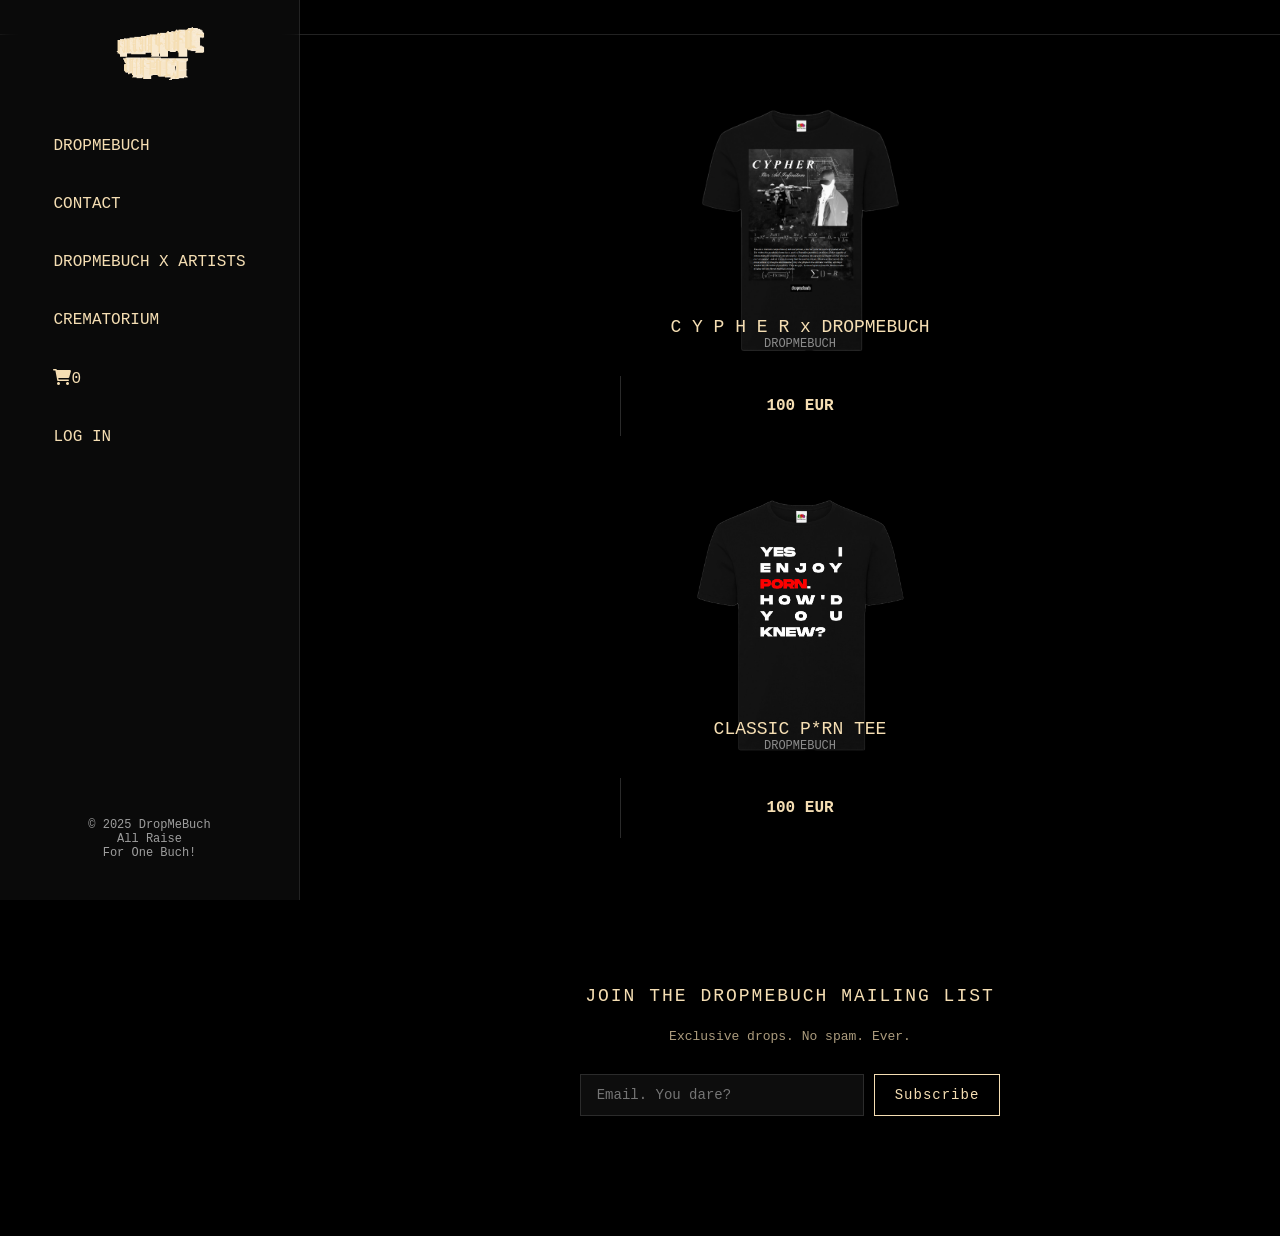
==== index.html @ 4fc08aa4 "Add files via upload" ====
<!DOCTYPE html>
<html lang="pl">
<head>
  <meta charset="UTF-8" />
  <meta name="viewport" content="width=device-width, initial-scale=1.0" />
  <link rel="stylesheet" href="css/css.css">
  <link rel="stylesheet" href="https://cdnjs.cloudflare.com/ajax/libs/font-awesome/6.0.0-beta2/css/all.min.css" integrity="sha512-YWzhKL2whUzgiheMoBFwW8CKV4qpHQAEuvilg9FAn5VJUDwKZZxkJNuGM4XkWuk94WCrrwslk8yWNGmY1EduTA==" crossorigin="anonymous" referrerpolicy="no-referrer" />
  <title>DROPMEBUCH</title>
</head>

<body>

  <div class="bf-banner">
    <div class="bf-text">• BLACK FRIDAY SALE • BLACK FRIDAY SALE • BLACK FRIDAY SALE •</div>
  </div>

  <button class="hamburger" id="hamburger">☰</button>

  <nav class="sidebar">
    <img src="img/sitelogo.gif" alt="Logo" class="logo"
      style="width:150px; height:auto; margin-bottom:40px;" />

    <ul>
      <li><a href="#">DROPMEBUCH</a></li>
      <li><a href="#">CONTACT</a></li>
      <li><a href="#">DROPMEBUCH X ARTISTS</a></li>
      <li><a href="#">CREMATORIUM</a></li>
      <li><a href="cart.html"><i style="font-size: 16px" class="fa">&#xf07a;</i><span id="cart-count">0</span></a></li>
      <li><a href="#">LOG IN</a></li>

      <div class="nav-footer"
        style="margin-top:auto; color:white; font-size:12px; padding-bottom:20px; opacity:0.6;">
        © 2025 DropMeBuch<br>
        All Raise <br>For One Buch!
      </div>
    </ul>
  </nav>

  <div class="content">

    <div class="products">
      <!-- Produkty -->
      <a class="kup" href="ex8.html">
        <div class="container page-wrapper">
          <div class="page-inner">
            <div class="row">
              <div class="el-wrapper">
                <div class="box-up">
                  <img class="img" src="img/cypherfront.png" alt="dead" width="230px">
                  <div class="img-info">
                    <div class="info-inner">
                      <span class="p-name">C Y P H E R x DROPMEBUCH</span>
                      <span class="p-company">DROPMEBUCH</span>
                    </div>
                    <div class="a-size">Available sizes: <br><span class="size">XS , S , M , L , XL</span></div>
                  </div>
                </div>
                <div class="box-down">
                  <div class="h-bg">
                    <div class="h-bg-inner"></div>
                  </div>
                  <a class="cart" href="ex8.html">
                    <span class="price" data-original-price="30">100 EUR</span>
                    <span class="add-to-cart">
                      <span class="txt">BUY</span>
                    </span>
                  </a>
                </div>
              </div>
            </div>
          </div>
        </div>
      </a>

      <a class="kup" href="ex8.html">
        <div class="container page-wrapper">
          <div class="page-inner">
            <div class="row">
              <div class="el-wrapper">
                <div class="box-up">
                  <img class="img" src="img/porntee.png" alt="dead" width="210px">
                  <div class="img-info">
                    <div class="info-inner">
                      <span class="p-name">CLASSIC P*RN TEE</span>
                      <span class="p-company">DROPMEBUCH</span>
                    </div>
                    <div class="a-size">Available sizes: <br><span class="size">XS , S , M , L , XL</span></div>
                  </div>
                </div>
                <div class="box-down">
                  <div class="h-bg">
                    <div class="h-bg-inner"></div>
                  </div>
                  <a class="cart" href="ex8.html">
                    <span class="price" data-original-price="30">100 EUR</span>
                    <span class="add-to-cart">
                      <span class="txt">BUY</span>
                    </span>
                  </a>
                </div>
              </div>
            </div>
          </div>
        </div>
      </a>
    </div>

    <br>
    <br>
      <br>
    <br>
      

    <!-- Newsletter wyrównany do produktów -->
    <footer class="newsletter-section">
      <h2 class="newsletter-title">JOIN THE DROPMEBUCH MAILING LIST</h2>
      <p class="newsletter-subtext">Exclusive drops. No spam. Ever.</p>

      <form class="newsletter-form">
        <input type="email" placeholder="Email. You dare?" required>
        <button type="submit">Subscribe</button>
      </form>
    </footer>

  </div> <!-- koniec content -->

  <script src="js/js.js"></script>
</body>
</html>
---- css/css.css ----
body {
  margin: 0;
  font-family: "Courier New", Arial, sans-serif;
  background-color: black;
  color: wheat;
  position: relative; /* wymagane dla pseudo-elementu */
}

/* Delikatna ziarnista tekstura */
body::before {
  content: "";
  position: fixed;
  top: 0; left: 0;
  width: 100%; height: 100%;
  background-image: url('grainy.jpg'); /* podmień na własny obrazek */
  opacity: 0.03; /* bardzo subtelny efekt */
  pointer-events: none;
  z-index: -1;
}

/* ... reszta Twojego CSS bez zmian ... */
.sidebar {
  width: 300px;
  height: 100vh;
  padding: 20px 0;
  display: inline-flex;
  flex-direction: column;
  align-items: center;
  box-sizing: border-box;
  position: fixed;
  top: 0;
  left: 0;
  background: rgba(42, 42, 42, 0.25); 
  backdrop-filter: blur(10px);     
  -webkit-backdrop-filter: blur(10px); 
  border-right: 1px solid rgba(255, 255, 255, 0.1);
}

/* ... cały Twój pozostały CSS wklej tutaj bez zmian ... */


.sidebar ul {
  list-style: none;
  padding: 0;
  margin: 0;
  display: flex;
  flex-direction: column;
  gap: 20px;
  text-align: left;
  background-color: transparent;
}

.sidebar li a {
  color: wheat;
  text-decoration: none;
  padding: 10px 15px;
  display: block;
  background: transparent;
  border-radius: 8px;
  transition: 0.2s;
}

.sidebar li a:hover {
    background: rgba(42, 42, 42, 0.25); 
  backdrop-filter: blur(10px);     
  -webkit-backdrop-filter: blur(10px); 
  border-right: 1px solid rgba(255, 255, 255, 0.1);
}


.nav-footer {
  position: absolute;
  bottom: 20px;
  left: 50%;
  transform: translateX(-50%);
  color: white;
  font-size: 12px;
  opacity: 0.6;
  text-align: center;
}


.content {
  flex: 1;
  margin-left: 300px;
  display: flex;
  flex-direction: column;
  justify-content: center;
  align-items: center;
  padding: 20px;
  min-height: 100vh;
  box-sizing: border-box;
  text-align: center;
  background-color: black;
}


 .products{
  display: grid;
  grid-template-columns: repeat(auto-fit, minmax(200px, 1fr));
  gap: 20px;
 }


.row {
  display: flex;
  flex-wrap: wrap;         
  justify-content: center;  
  gap: 20px;               
}


.el-wrapper {
  width: 360px;        
  padding: 1px;
  background-color: black;
  margin: 0;          
}

.el-wrapper:hover .h-bg { left: 0; }
.el-wrapper:hover .price { left: 20px; transform: translateY(-50%); color: #818181; }
.el-wrapper:hover .add-to-cart { left: 50%; }
.el-wrapper:hover .img { filter: blur(7px); opacity: 0.4; }
.el-wrapper:hover .info-inner { bottom: 155px; }
.el-wrapper:hover .a-size { transition-delay: 300ms; bottom: 50px; opacity: 1; }

.el-wrapper .box-down { width: 100%; height: 60px; position: relative; overflow: hidden; }
.el-wrapper .box-up { width: 100%; height: 300px; position: relative; overflow: hidden; text-align: center; }
.el-wrapper .img { padding: 20px 0; transition: all 0.8s cubic-bezier(0,0,0.18,1); }

.h-bg { width: 660px; height: 100%; background-color: #2a2a2a; position: absolute; left: -659px; transition: all 0.8s cubic-bezier(0,0,0.18,1); }
.h-bg .h-bg-inner { width: 50%; height: 100%; background-color: #464646; }

.info-inner {
  position: absolute;
  width: 100%;
  bottom: 25px;
  transition: all 0.4s cubic-bezier(0,0,0.18,1);
}
.info-inner .p-name { font-size: 18px; color: wheat; display: block; }
.info-inner .p-company { font-size: 12px; color: #8c8c8c; text-transform: uppercase; display: block; }

.a-size {
  position: absolute;
  width: 100%;
  bottom: -20px;
  color: wheat;
  opacity: 0;
  transition: all 0.3s cubic-bezier(0,0,0.18,1);
}

.cart { display: block; position: absolute; width: 100%; height: 100%; top:0; left:0; font-weight:700; }
.cart .price {
  position: absolute; top:50%; left:50%; transform: translate(-50%, -50%);
  font-size:16px; color: wheat; transition: all 0.6s cubic-bezier(0,0,0.18,1); transition-delay: 100ms;
}
.cart .add-to-cart {
  position: absolute; top:50%; left:110%; transform: translate(-50%,-50%);
  transition: all 0.6s cubic-bezier(0,0,0.18,1); transition-delay:100ms;
}
.cart .add-to-cart .txt { font-size:12px; color:wheat; text-transform:uppercase; letter-spacing:0.045em; white-space:nowrap; }


@media (max-width: 991px) {
  .sidebar { width: 250px; }
  .content { margin-left: 250px; }
  .el-wrapper { width: 300px; }
}

@media (max-width: 767px) {
  .sidebar { width: 200px; }
  .content { margin-left: 200px; }
  .el-wrapper { width: 250px; }
}

@media (max-width: 480px) {
  .sidebar { width: 60px; }
  .content { margin-left: 60px; padding: 10px; }
  .el-wrapper { width: 100%; margin: 10px 0; }
  .row { flex-direction: column; }
}


@media (max-width: 768px) {
  .sidebar {
    transform: translateX(-100%);
    transition: 0.3s ease;
    width: 250px;          
  }

  .sidebar.active {
    transform: translateX(0);
  }

  .hamburger {
    display: block;
  }


  .content {
    margin-left: 0 !important;
  }
}

.hamburger {
  display: none;
  position: fixed;
  top: 25px;
  left: 25px;
  z-index: 9999;
  font-size: 32px;
  background: none;
  border: none;
  color: wheat;
  cursor: pointer;
}


@media (max-width: 768px) {

  .hamburger {
    display: block;
  }

  .sidebar {
    transform: translateX(-100%);
    transition: 0.3s ease;
    width: 250px;
      z-index: 9999;
  }

  .sidebar.active {
    transform: translateX(0);
  }

  .content {
    margin-left: 0 !important;
  }
}


.bf-banner {
    width: 100%;
    background: #000;
    color: #e6d7b6; /* dopasowane do Twojej palety */
    overflow: hidden;
    white-space: nowrap;
    border-bottom: 1px solid #222;
    padding: 8px 0;
    position: sticky;
    top: 0;
    z-index: -5000;
}

.bf-text {
    display: inline-block;
    padding-left: 100%; /* zaczyna poza ekranem */
    font-size: 14px;
    letter-spacing: 2px;
  font-weight: bold;
    animation: bfscroll 20s linear infinite;
}

@keyframes bfscroll {
    0% {
        transform: translateX(0);
    }
    100% {
        transform: translateX(-100%);
    }
}

::-webkit-scrollbar {
    width: 8px;
}

::-webkit-scrollbar-track {
    background: #000;
}

::-webkit-scrollbar-thumb {
    background: linear-gradient(180deg, #444, #222);
    border-radius: 12px;
    border: 1px solid #111;
}

/* --- NEWSLETTER SECTION --- */

/* --- NEWSLETTER SECTION --- */
.newsletter-section {
    color: wheat;
    padding: 60px 20px;
    display: flex;
    flex-direction: column;
    align-items: center;
    text-align: center;
    width: 100%;
    max-width: 1200px; /* dopasowanie do grid produktów */
    margin: 0 auto 40px auto; /* centruje względem strony i produktów */
    box-sizing: border-box;
}

.newsletter-title {
    font-size: 18px;
    letter-spacing: 2px;
    margin-bottom: 10px;
    font-weight: 400;
}

.newsletter-subtext {
    font-size: 13px;
    opacity: 0.7;
    margin-bottom: 30px;
}

.newsletter-form {
    display: flex;
    justify-content: center;
    gap: 10px;
    flex-wrap: wrap;
    width: 100%;
    max-width: 700px; /* dopasowanie szerokości formularza */
}

.newsletter-form input {
    padding: 12px 16px;
    background: #0d0d0d;
    border: 1px solid #2b2b2b;
    color: #e6d7b6;
    width: 250px;
    font-size: 14px;
    transition: 0.2s;
      font-family: "Courier New", Arial, sans-serif;
}

.newsletter-form input:focus {
    outline: none;
    border-color: #e6d7b6;
}

.newsletter-form button {
    padding: 12px 20px;
    background-color: black;
    color: wheat;
    border: none;
    cursor: pointer;
    border: 1px solid wheat;
    font-size: 14px;
    letter-spacing: 1px;
    transition: 0.2s;
    font-family: "Courier New", Arial, sans-serif;
}

.newsletter-form button:hover {
    background: #fff0cb;
    color: black;
}

/* RESPONSYWNOŚĆ */
@media (max-width: 991px) {
    .newsletter-section {
        padding: 50px 15px;
    }
    .newsletter-title {
        font-size: 17px;
    }
    .newsletter-subtext {
        font-size: 12px;
        margin-bottom: 25px;
    }
    .newsletter-form {
        max-width: 90%;
    }
}

@media (max-width: 768px) {
    .newsletter-section {
        padding: 40px 15px;
    }
    .newsletter-title {
        font-size: 16px;
    }
    .newsletter-subtext {
        font-size: 12px;
        margin-bottom: 20px;
    }
    .newsletter-form {
        flex-direction: column; /* input nad przyciskiem */
        align-items: center;
    }
    .newsletter-form input,
    .newsletter-form button {
        width: 100%;
        max-width: 300px;
    }
}

@media (max-width: 480px) {
    .newsletter-section {
        padding: 30px 10px;
    }
    .newsletter-title {
        font-size: 14px;
    }
    .newsletter-subtext {
        font-size: 11px;
    }
    .newsletter-form input,
    .newsletter-form button {
        max-width: 60%;

    }

    .newsletter-form button{
      margin-top: 5px;
    }
}
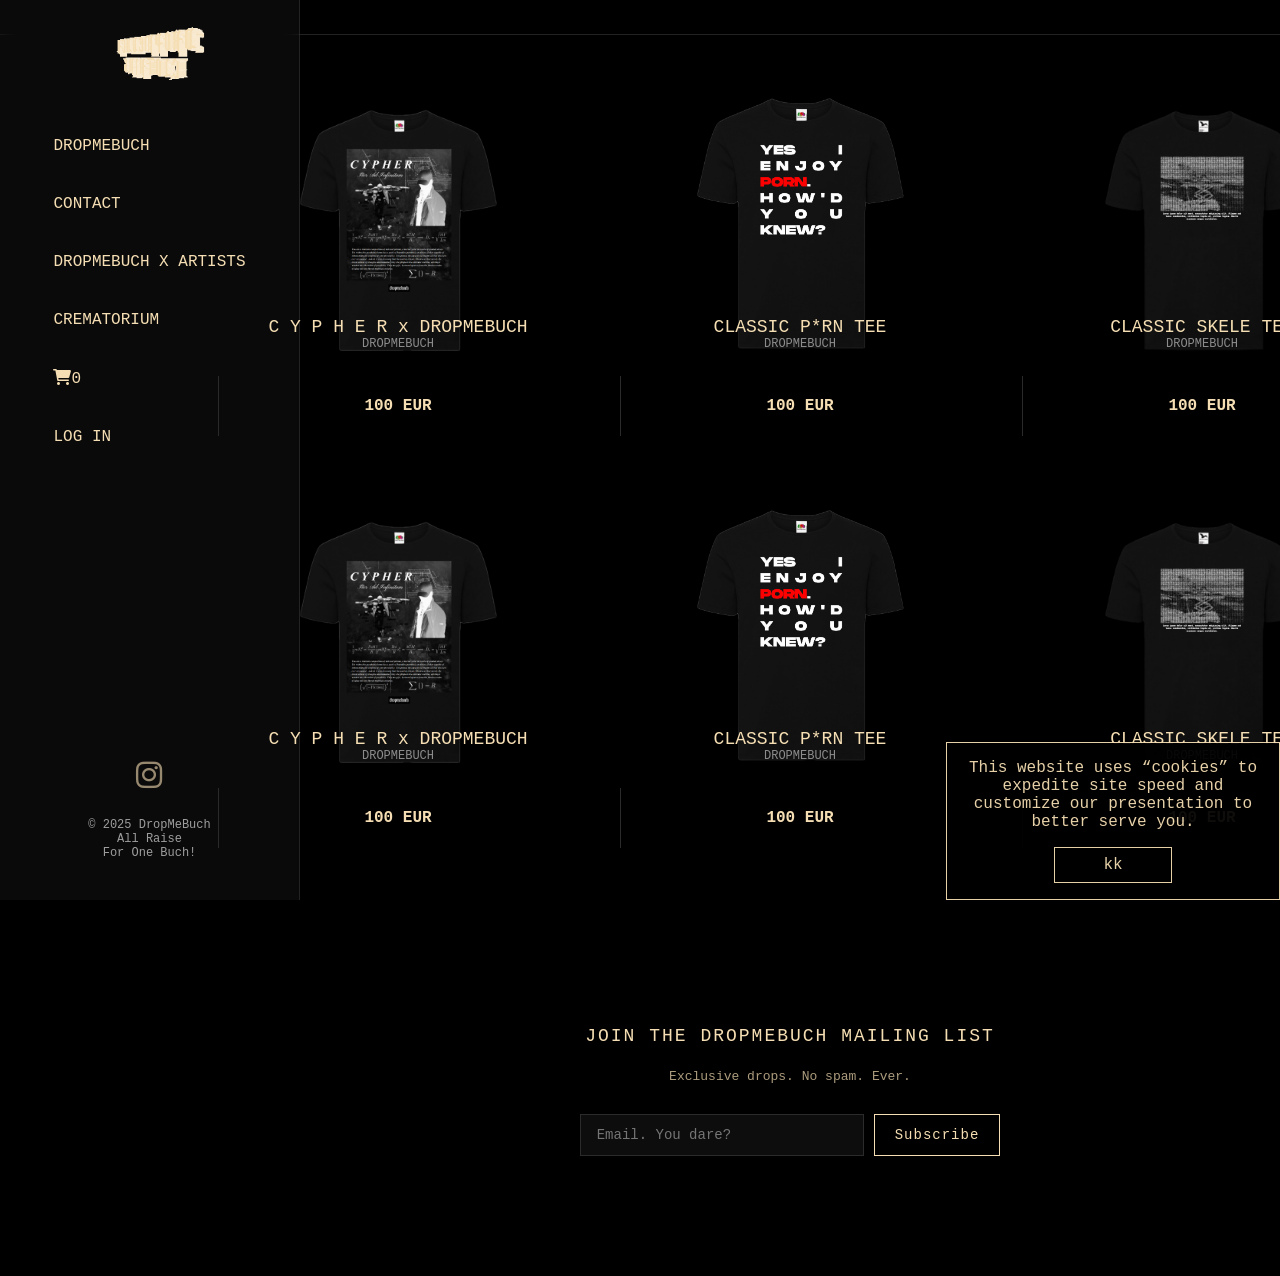
==== commit fb633a02: "Add files via upload" ====
--- a/index.html
+++ b/index.html
@@ -2,16 +2,17 @@
 <html lang="pl">
 <head>
   <meta charset="UTF-8" />
+  <link rel="icon" href="img/siteicon.png">
   <meta name="viewport" content="width=device-width, initial-scale=1.0" />
   <link rel="stylesheet" href="css/css.css">
   <link rel="stylesheet" href="https://cdnjs.cloudflare.com/ajax/libs/font-awesome/6.0.0-beta2/css/all.min.css" integrity="sha512-YWzhKL2whUzgiheMoBFwW8CKV4qpHQAEuvilg9FAn5VJUDwKZZxkJNuGM4XkWuk94WCrrwslk8yWNGmY1EduTA==" crossorigin="anonymous" referrerpolicy="no-referrer" />
-  <title>DROPMEBUCH</title>
+  <title>DROPME.CLOTHING</title>
 </head>
 
 <body>
 
   <div class="bf-banner">
-    <div class="bf-text">• BLACK FRIDAY SALE • BLACK FRIDAY SALE • BLACK FRIDAY SALE •</div>
+    <div class="bf-text">• FREE SHIPPING OVER 100$ • FREE SHIPPING OVER 100$ • FREE SHIPPING OVER 100$ •</div>
   </div>
 
   <button class="hamburger" id="hamburger">☰</button>
@@ -27,18 +28,137 @@
       <li><a href="#">CREMATORIUM</a></li>
       <li><a href="cart.html"><i style="font-size: 16px" class="fa">&#xf07a;</i><span id="cart-count">0</span></a></li>
       <li><a href="#">LOG IN</a></li>
-
+      
       <div class="nav-footer"
         style="margin-top:auto; color:white; font-size:12px; padding-bottom:20px; opacity:0.6;">
+        
+          <a href="https://instagram.com/dropmebuch" target="_blank">
+        <i class="fa-brands fa-instagram"></i><br></a>
+        <br>
+        <br>
         © 2025 DropMeBuch<br>
         All Raise <br>For One Buch!
       </div>
+      
     </ul>
   </nav>
 
+
   <div class="content">
+          <div id="cookie-popup">
+      <p>
+        This website uses “cookies” to expedite site speed and customize our presentation to better serve you.
+      </p>
+      <a id="cookie-popup-dismiss-btn">kk</a>
+    </div>
 
     <div class="products">
+
+      
+      <a class="kup" href="ex8.html">
+        <div class="container page-wrapper">
+          <div class="page-inner">
+            <div class="row">
+              <div class="el-wrapper">
+                <div class="box-up">
+                  <img class="img" src="img/cypherfront.png" alt="dead" width="230px">
+                  <div class="img-info">
+                    <div class="info-inner">
+                      <span class="p-name">C Y P H E R x DROPMEBUCH</span>
+                      <span class="p-company">DROPMEBUCH</span>
+                    </div>
+                    <div class="a-size">Available sizes: <br><span class="size">XS , S , M , L , XL</span></div>
+                  </div>
+                </div>
+                <div class="box-down">
+                  <div class="h-bg">
+                    <div class="h-bg-inner"></div>
+                  </div>
+                  <a class="cart" href="ex8.html">
+                    <span class="price" data-original-price="30">100 EUR</span>
+                    <span class="add-to-cart">
+                      <span class="txt">BUY</span>
+                    </span>
+                  </a>
+                </div>
+              </div>
+            </div>
+          </div>
+        </div>
+      </a>
+
+      <a class="kup" href="ex8.html">
+        <div class="container page-wrapper">
+          <div class="page-inner">
+            <div class="row">
+              <div class="el-wrapper">
+                <div class="box-up">
+                  <img class="img" src="img/porntee.png" alt="dead" width="210px">
+                  <div class="img-info">
+                    <div class="info-inner">
+                      <span class="p-name">CLASSIC P*RN TEE</span>
+                      <span class="p-company">DROPMEBUCH</span>
+                    </div>
+                    <div class="a-size">Available sizes: <br><span class="size">XS , S , M , L , XL</span></div>
+                  </div>
+                </div>
+                <div class="box-down">
+                  <div class="h-bg">
+                    <div class="h-bg-inner"></div>
+                  </div>
+                  <a class="cart" href="ex8.html">
+                    <span class="price" data-original-price="30">100 EUR</span>
+                    <span class="add-to-cart">
+                      <span class="txt">BUY</span>
+                    </span>
+                  </a>
+                </div>
+              </div>
+            </div>
+          </div>
+        </div>
+      </a>
+
+
+ <a class="kup" href="ex8.html">
+        <div class="container page-wrapper">
+          <div class="page-inner">
+            <div class="row">
+              <div class="el-wrapper">
+                <div class="box-up">
+                  <img class="img" src="img/skele.png" alt="dead" width="230px">
+                  <div class="img-info">
+                    <div class="info-inner">
+                      <span class="p-name">CLASSIC SKELE TEE</span>
+                      <span class="p-company">DROPMEBUCH</span>
+                    </div>
+                    <div class="a-size">Available sizes: <br><span class="size">XS , S , M , L , XL</span></div>
+                  </div>
+                </div>
+                <div class="box-down">
+                  <div class="h-bg">
+                    <div class="h-bg-inner"></div>
+                  </div>
+                  <a class="cart" href="ex8.html">
+                    <span class="price" data-original-price="30">100 EUR</span>
+                    <span class="add-to-cart">
+                      <span class="txt">BUY</span>
+                    </span>
+                  </a>
+                </div>
+              </div>
+            </div>
+          </div>
+        </div>
+      </a>
+      
+
+
+
+    </div>
+
+        <div class="products">
+
       <!-- Produkty -->
       <a class="kup" href="ex8.html">
         <div class="container page-wrapper">
@@ -103,15 +223,53 @@
           </div>
         </div>
       </a>
+
+
+ <a class="kup" href="ex8.html">
+        <div class="container page-wrapper">
+          <div class="page-inner">
+            <div class="row">
+              <div class="el-wrapper">
+                <div class="box-up">
+                  <img class="img" src="img/skele.png" alt="dead" width="230px">
+                  <div class="img-info">
+                    <div class="info-inner">
+                      <span class="p-name">CLASSIC SKELE TEE</span>
+                      <span class="p-company">DROPMEBUCH</span>
+                    </div>
+                    <div class="a-size">Available sizes: <br><span class="size">XS , S , M , L , XL</span></div>
+                  </div>
+                </div>
+                <div class="box-down">
+                  <div class="h-bg">
+                    <div class="h-bg-inner"></div>
+                  </div>
+                  <a class="cart" href="ex8.html">
+                    <span class="price" data-original-price="30">100 EUR</span>
+                    <span class="add-to-cart">
+                      <span class="txt">BUY</span>
+                    </span>
+                  </a>
+                </div>
+              </div>
+            </div>
+          </div>
+        </div>
+      </a>
+      
+
+
+
     </div>
 
+    
     <br>
     <br>
       <br>
     <br>
       
 
-    <!-- Newsletter wyrównany do produktów -->
+    
     <footer class="newsletter-section">
       <h2 class="newsletter-title">JOIN THE DROPMEBUCH MAILING LIST</h2>
       <p class="newsletter-subtext">Exclusive drops. No spam. Ever.</p>
@@ -122,8 +280,11 @@
       </form>
     </footer>
 
-  </div> <!-- koniec content -->
+  </div>
 
   <script src="js/js.js"></script>
+  <script src="js/bootstrap.min.js"></script>
+  <script src="js/jquery-3.3.1.min.js"></script>
+
 </body>
 </html>
--- a/css/css.css
+++ b/css/css.css
@@ -3,22 +3,22 @@
   font-family: "Courier New", Arial, sans-serif;
   background-color: black;
   color: wheat;
-  position: relative; /* wymagane dla pseudo-elementu */
-}
-
-/* Delikatna ziarnista tekstura */
+  position: relative; 
+}
+
+
 body::before {
   content: "";
   position: fixed;
   top: 0; left: 0;
   width: 100%; height: 100%;
-  background-image: url('grainy.jpg'); /* podmień na własny obrazek */
-  opacity: 0.03; /* bardzo subtelny efekt */
+  background-image: url('grainy.jpg'); 
+  opacity: 0.03; 
   pointer-events: none;
   z-index: -1;
 }
 
-/* ... reszta Twojego CSS bez zmian ... */
+
 .sidebar {
   width: 300px;
   height: 100vh;
@@ -36,7 +36,7 @@
   border-right: 1px solid rgba(255, 255, 255, 0.1);
 }
 
-/* ... cały Twój pozostały CSS wklej tutaj bez zmian ... */
+
 
 
 .sidebar ul {
@@ -96,9 +96,10 @@
 
 
  .products{
-  display: grid;
+  display: inline-flex;
   grid-template-columns: repeat(auto-fit, minmax(200px, 1fr));
   gap: 20px;
+  margin-bottom: 30px;
  }
 
 
@@ -165,12 +166,15 @@
   .sidebar { width: 250px; }
   .content { margin-left: 250px; }
   .el-wrapper { width: 300px; }
-}
-
-@media (max-width: 767px) {
+  .products{display: grid;}
+}
+
+
+@media (max-width: 768px) {
   .sidebar { width: 200px; }
   .content { margin-left: 200px; }
   .el-wrapper { width: 250px; }
+  .products{display: grid;}
 }
 
 @media (max-width: 480px) {
@@ -178,6 +182,7 @@
   .content { margin-left: 60px; padding: 10px; }
   .el-wrapper { width: 100%; margin: 10px 0; }
   .row { flex-direction: column; }
+  .products{display: grid;}
 }
 
 
@@ -200,13 +205,16 @@
   .content {
     margin-left: 0 !important;
   }
+  .products{
+    display: grid;
+  }
 }
 
 .hamburger {
   display: none;
   position: fixed;
-  top: 25px;
-  left: 25px;
+  top: 50px;
+  left: 20px;
   z-index: 9999;
   font-size: 32px;
   background: none;
@@ -242,7 +250,7 @@
 .bf-banner {
     width: 100%;
     background: #000;
-    color: #e6d7b6; /* dopasowane do Twojej palety */
+    color: #e6d7b6; 
     overflow: hidden;
     white-space: nowrap;
     border-bottom: 1px solid #222;
@@ -254,7 +262,7 @@
 
 .bf-text {
     display: inline-block;
-    padding-left: 100%; /* zaczyna poza ekranem */
+    padding-left: 100%; 
     font-size: 14px;
     letter-spacing: 2px;
   font-weight: bold;
@@ -284,9 +292,7 @@
     border: 1px solid #111;
 }
 
-/* --- NEWSLETTER SECTION --- */
-
-/* --- NEWSLETTER SECTION --- */
+
 .newsletter-section {
     color: wheat;
     padding: 60px 20px;
@@ -295,8 +301,8 @@
     align-items: center;
     text-align: center;
     width: 100%;
-    max-width: 1200px; /* dopasowanie do grid produktów */
-    margin: 0 auto 40px auto; /* centruje względem strony i produktów */
+    max-width: 1200px; 
+    margin: 0 auto 40px auto; 
     box-sizing: border-box;
 }
 
@@ -319,7 +325,7 @@
     gap: 10px;
     flex-wrap: wrap;
     width: 100%;
-    max-width: 700px; /* dopasowanie szerokości formularza */
+    max-width: 700px; 
 }
 
 .newsletter-form input {
@@ -356,7 +362,24 @@
     color: black;
 }
 
-/* RESPONSYWNOŚĆ */
+
+@media (max-width: 1028px) {
+    .newsletter-section {
+        padding: 50px 15px;
+    }
+    .newsletter-title {
+        font-size: 17px;
+    }
+    .newsletter-subtext {
+        font-size: 12px;
+        margin-bottom: 25px;
+    }
+    .newsletter-form {
+        max-width: 90%;
+    }
+}
+
+
 @media (max-width: 991px) {
     .newsletter-section {
         padding: 50px 15px;
@@ -385,7 +408,7 @@
         margin-bottom: 20px;
     }
     .newsletter-form {
-        flex-direction: column; /* input nad przyciskiem */
+        flex-direction: column; 
         align-items: center;
     }
     .newsletter-form input,
@@ -416,4 +439,55 @@
     }
 }
 
-
+.fa-brands{
+  font-size: 30px;
+  color: wheat;
+  text-decoration: none;
+}
+
+
+#cookie-popup {
+  position: fixed;
+  right: -100%;
+  bottom: 0;
+  max-width: 300px;
+  background: black;
+  border: 1px solid wheat;
+  z-index: 9999;
+  transition: all 0.3s ease-in-out;
+  opacity: 0.94;
+  padding: 16px;
+}
+
+#cookie-popup p {
+  margin: 0;
+  color: wheat;
+}
+
+#cookie-popup #cookie-popup-dismiss-btn {
+  display: inline-block;
+  margin-top: 16px;
+  color: wheat;
+  width: 70px;
+  text-decoration: none ;
+  background-color: black;
+  border: 1px solid wheat;
+  padding: 8px 23px;
+  cursor: pointer;
+}
+
+#cookie-popup #cookie-popup-dismiss-btn:hover {
+  display: inline-block;
+  margin-top: 16px;
+  color: black;
+  width: 70px;
+  text-decoration: none ;
+  background-color: white;
+  border: 1px solid white;
+  padding: 8px 23px;
+  cursor: pointer;
+}
+
+#cookie-popup.is-visible {
+  right: 0;
+}
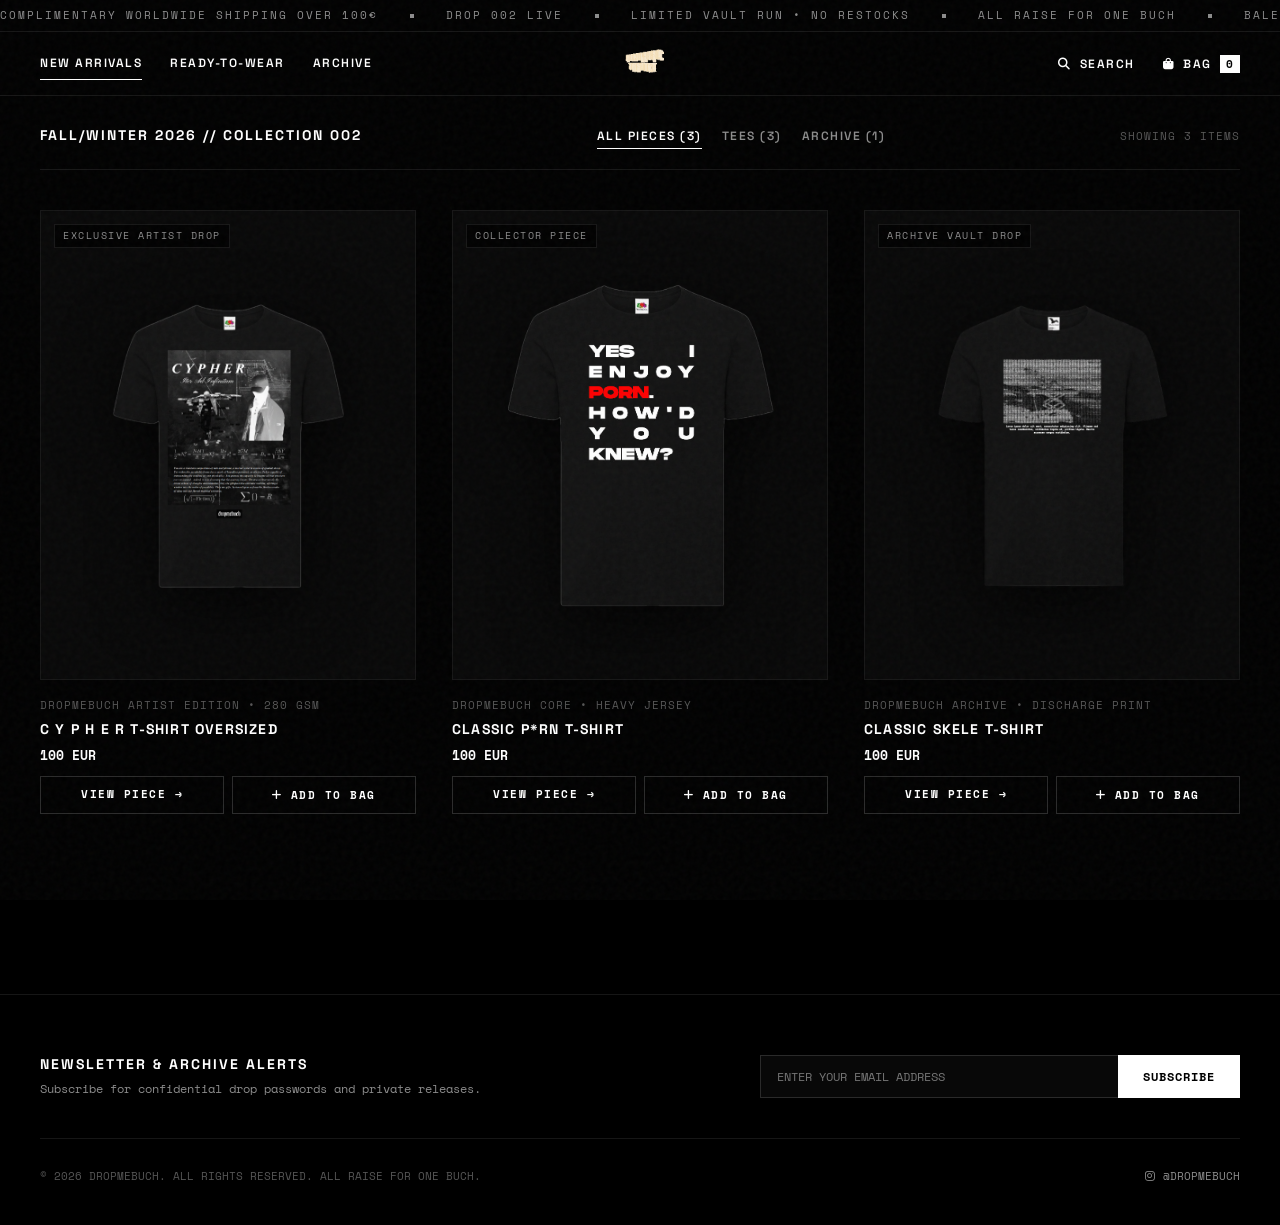
==== commit d3188774: "Add files via upload" ====
--- a/index.html
+++ b/index.html
@@ -1,290 +1,309 @@
-<!DOCTYPE html>
-<html lang="pl">
-<head>
-  <meta charset="UTF-8" />
-  <link rel="icon" href="img/siteicon.png">
-  <meta name="viewport" content="width=device-width, initial-scale=1.0" />
-  <link rel="stylesheet" href="css/css.css">
-  <link rel="stylesheet" href="https://cdnjs.cloudflare.com/ajax/libs/font-awesome/6.0.0-beta2/css/all.min.css" integrity="sha512-YWzhKL2whUzgiheMoBFwW8CKV4qpHQAEuvilg9FAn5VJUDwKZZxkJNuGM4XkWuk94WCrrwslk8yWNGmY1EduTA==" crossorigin="anonymous" referrerpolicy="no-referrer" />
-  <title>DROPME.CLOTHING</title>
-</head>
-
-<body>
-
-  <div class="bf-banner">
-    <div class="bf-text">• FREE SHIPPING OVER 100$ • FREE SHIPPING OVER 100$ • FREE SHIPPING OVER 100$ •</div>
-  </div>
-
-  <button class="hamburger" id="hamburger">☰</button>
-
-  <nav class="sidebar">
-    <img src="img/sitelogo.gif" alt="Logo" class="logo"
-      style="width:150px; height:auto; margin-bottom:40px;" />
-
-    <ul>
-      <li><a href="#">DROPMEBUCH</a></li>
-      <li><a href="#">CONTACT</a></li>
-      <li><a href="#">DROPMEBUCH X ARTISTS</a></li>
-      <li><a href="#">CREMATORIUM</a></li>
-      <li><a href="cart.html"><i style="font-size: 16px" class="fa">&#xf07a;</i><span id="cart-count">0</span></a></li>
-      <li><a href="#">LOG IN</a></li>
-      
-      <div class="nav-footer"
-        style="margin-top:auto; color:white; font-size:12px; padding-bottom:20px; opacity:0.6;">
-        
-          <a href="https://instagram.com/dropmebuch" target="_blank">
-        <i class="fa-brands fa-instagram"></i><br></a>
-        <br>
-        <br>
-        © 2025 DropMeBuch<br>
-        All Raise <br>For One Buch!
-      </div>
-      
-    </ul>
-  </nav>
-
-
-  <div class="content">
-          <div id="cookie-popup">
-      <p>
-        This website uses “cookies” to expedite site speed and customize our presentation to better serve you.
-      </p>
-      <a id="cookie-popup-dismiss-btn">kk</a>
-    </div>
-
-    <div class="products">
-
-      
-      <a class="kup" href="ex8.html">
-        <div class="container page-wrapper">
-          <div class="page-inner">
-            <div class="row">
-              <div class="el-wrapper">
-                <div class="box-up">
-                  <img class="img" src="img/cypherfront.png" alt="dead" width="230px">
-                  <div class="img-info">
-                    <div class="info-inner">
-                      <span class="p-name">C Y P H E R x DROPMEBUCH</span>
-                      <span class="p-company">DROPMEBUCH</span>
-                    </div>
-                    <div class="a-size">Available sizes: <br><span class="size">XS , S , M , L , XL</span></div>
-                  </div>
-                </div>
-                <div class="box-down">
-                  <div class="h-bg">
-                    <div class="h-bg-inner"></div>
-                  </div>
-                  <a class="cart" href="ex8.html">
-                    <span class="price" data-original-price="30">100 EUR</span>
-                    <span class="add-to-cart">
-                      <span class="txt">BUY</span>
-                    </span>
-                  </a>
-                </div>
-              </div>
-            </div>
-          </div>
-        </div>
-      </a>
-
-      <a class="kup" href="ex8.html">
-        <div class="container page-wrapper">
-          <div class="page-inner">
-            <div class="row">
-              <div class="el-wrapper">
-                <div class="box-up">
-                  <img class="img" src="img/porntee.png" alt="dead" width="210px">
-                  <div class="img-info">
-                    <div class="info-inner">
-                      <span class="p-name">CLASSIC P*RN TEE</span>
-                      <span class="p-company">DROPMEBUCH</span>
-                    </div>
-                    <div class="a-size">Available sizes: <br><span class="size">XS , S , M , L , XL</span></div>
-                  </div>
-                </div>
-                <div class="box-down">
-                  <div class="h-bg">
-                    <div class="h-bg-inner"></div>
-                  </div>
-                  <a class="cart" href="ex8.html">
-                    <span class="price" data-original-price="30">100 EUR</span>
-                    <span class="add-to-cart">
-                      <span class="txt">BUY</span>
-                    </span>
-                  </a>
-                </div>
-              </div>
-            </div>
-          </div>
-        </div>
-      </a>
-
-
- <a class="kup" href="ex8.html">
-        <div class="container page-wrapper">
-          <div class="page-inner">
-            <div class="row">
-              <div class="el-wrapper">
-                <div class="box-up">
-                  <img class="img" src="img/skele.png" alt="dead" width="230px">
-                  <div class="img-info">
-                    <div class="info-inner">
-                      <span class="p-name">CLASSIC SKELE TEE</span>
-                      <span class="p-company">DROPMEBUCH</span>
-                    </div>
-                    <div class="a-size">Available sizes: <br><span class="size">XS , S , M , L , XL</span></div>
-                  </div>
-                </div>
-                <div class="box-down">
-                  <div class="h-bg">
-                    <div class="h-bg-inner"></div>
-                  </div>
-                  <a class="cart" href="ex8.html">
-                    <span class="price" data-original-price="30">100 EUR</span>
-                    <span class="add-to-cart">
-                      <span class="txt">BUY</span>
-                    </span>
-                  </a>
-                </div>
-              </div>
-            </div>
-          </div>
-        </div>
-      </a>
-      
-
-
-
-    </div>
-
-        <div class="products">
-
-      <!-- Produkty -->
-      <a class="kup" href="ex8.html">
-        <div class="container page-wrapper">
-          <div class="page-inner">
-            <div class="row">
-              <div class="el-wrapper">
-                <div class="box-up">
-                  <img class="img" src="img/cypherfront.png" alt="dead" width="230px">
-                  <div class="img-info">
-                    <div class="info-inner">
-                      <span class="p-name">C Y P H E R x DROPMEBUCH</span>
-                      <span class="p-company">DROPMEBUCH</span>
-                    </div>
-                    <div class="a-size">Available sizes: <br><span class="size">XS , S , M , L , XL</span></div>
-                  </div>
-                </div>
-                <div class="box-down">
-                  <div class="h-bg">
-                    <div class="h-bg-inner"></div>
-                  </div>
-                  <a class="cart" href="ex8.html">
-                    <span class="price" data-original-price="30">100 EUR</span>
-                    <span class="add-to-cart">
-                      <span class="txt">BUY</span>
-                    </span>
-                  </a>
-                </div>
-              </div>
-            </div>
-          </div>
-        </div>
-      </a>
-
-      <a class="kup" href="ex8.html">
-        <div class="container page-wrapper">
-          <div class="page-inner">
-            <div class="row">
-              <div class="el-wrapper">
-                <div class="box-up">
-                  <img class="img" src="img/porntee.png" alt="dead" width="210px">
-                  <div class="img-info">
-                    <div class="info-inner">
-                      <span class="p-name">CLASSIC P*RN TEE</span>
-                      <span class="p-company">DROPMEBUCH</span>
-                    </div>
-                    <div class="a-size">Available sizes: <br><span class="size">XS , S , M , L , XL</span></div>
-                  </div>
-                </div>
-                <div class="box-down">
-                  <div class="h-bg">
-                    <div class="h-bg-inner"></div>
-                  </div>
-                  <a class="cart" href="ex8.html">
-                    <span class="price" data-original-price="30">100 EUR</span>
-                    <span class="add-to-cart">
-                      <span class="txt">BUY</span>
-                    </span>
-                  </a>
-                </div>
-              </div>
-            </div>
-          </div>
-        </div>
-      </a>
-
-
- <a class="kup" href="ex8.html">
-        <div class="container page-wrapper">
-          <div class="page-inner">
-            <div class="row">
-              <div class="el-wrapper">
-                <div class="box-up">
-                  <img class="img" src="img/skele.png" alt="dead" width="230px">
-                  <div class="img-info">
-                    <div class="info-inner">
-                      <span class="p-name">CLASSIC SKELE TEE</span>
-                      <span class="p-company">DROPMEBUCH</span>
-                    </div>
-                    <div class="a-size">Available sizes: <br><span class="size">XS , S , M , L , XL</span></div>
-                  </div>
-                </div>
-                <div class="box-down">
-                  <div class="h-bg">
-                    <div class="h-bg-inner"></div>
-                  </div>
-                  <a class="cart" href="ex8.html">
-                    <span class="price" data-original-price="30">100 EUR</span>
-                    <span class="add-to-cart">
-                      <span class="txt">BUY</span>
-                    </span>
-                  </a>
-                </div>
-              </div>
-            </div>
-          </div>
-        </div>
-      </a>
-      
-
-
-
-    </div>
-
-    
-    <br>
-    <br>
-      <br>
-    <br>
-      
-
-    
-    <footer class="newsletter-section">
-      <h2 class="newsletter-title">JOIN THE DROPMEBUCH MAILING LIST</h2>
-      <p class="newsletter-subtext">Exclusive drops. No spam. Ever.</p>
-
-      <form class="newsletter-form">
-        <input type="email" placeholder="Email. You dare?" required>
-        <button type="submit">Subscribe</button>
-      </form>
-    </footer>
-
-  </div>
-
-  <script src="js/js.js"></script>
-  <script src="js/bootstrap.min.js"></script>
-  <script src="js/jquery-3.3.1.min.js"></script>
-
-</body>
-</html>
+<!DOCTYPE html>
+<html lang="pl">
+<head>
+  <meta charset="UTF-8" />
+  <link rel="icon" href="img/siteicon.png">
+  <meta name="viewport" content="width=device-width, initial-scale=1.0" />
+  <title>DROPMEBUCH — OFFICIAL ONLINE ARCHIVE</title>
+  
+  <!-- Fonts -->
+  <link rel="preconnect" href="https://fonts.googleapis.com">
+  <link rel="preconnect" href="https://fonts.gstatic.com" crossorigin>
+  <link href="https://fonts.googleapis.com/css2?family=Space+Grotesk:wght@400;500;600;700&family=Space+Mono:ital,wght@0,400;0,700;1,400&display=swap" rel="stylesheet">
+  
+  <!-- Font Awesome Icons -->
+  <link rel="stylesheet" href="https://cdnjs.cloudflare.com/ajax/libs/font-awesome/6.4.0/css/all.min.css" integrity="sha512-iecdLmaskl7CVkqkXNQ/ZH/XLlvWZOJyj7Yy7tcenmpD1ypASozpmT/E0iPtmFIB46ZmdtAc9eNBvH0H/ZpiBw==" crossorigin="anonymous" referrerpolicy="no-referrer" />
+  
+  <!-- Stylesheet -->
+  <link rel="stylesheet" href="css/css.css">
+</head>
+
+<body>
+
+  <!-- Top Announcement Ticker -->
+  <div class="bf-banner">
+    <div class="marquee-track">
+      <div class="marquee-content">
+        <span>COMPLIMENTARY WORLDWIDE SHIPPING OVER 100€</span>
+        <span class="marquee-dot"></span>
+        <span>DROP 002 LIVE</span>
+        <span class="marquee-dot"></span>
+        <span>LIMITED VAULT RUN • NO RESTOCKS</span>
+        <span class="marquee-dot"></span>
+        <span>ALL RAISE FOR ONE BUCH</span>
+        <span class="marquee-dot"></span>
+        <span>BALENCIAGA DARK AESTHETIC</span>
+        <span class="marquee-dot"></span>
+      </div>
+      <div class="marquee-content" aria-hidden="true">
+        <span>COMPLIMENTARY WORLDWIDE SHIPPING OVER 100€</span>
+        <span class="marquee-dot"></span>
+        <span>DROP 002 LIVE</span>
+        <span class="marquee-dot"></span>
+        <span>LIMITED VAULT RUN • NO RESTOCKS</span>
+        <span class="marquee-dot"></span>
+        <span>ALL RAISE FOR ONE BUCH</span>
+        <span class="marquee-dot"></span>
+        <span>BALENCIAGA DARK AESTHETIC</span>
+        <span class="marquee-dot"></span>
+      </div>
+    </div>
+  </div>
+
+  <!-- Balenciaga Luxury Top Navigation -->
+  <header class="balenciaga-header">
+    <div class="header-left-nav">
+      <button class="header-hamburger-btn" id="hamburgerBtn" aria-label="Toggle Navigation">
+        <i class="fa-solid fa-bars"></i>
+      </button>
+      <a href="#collection" class="header-nav-link active" data-nav-filter="all">NEW ARRIVALS</a>
+      <a href="#collection" class="header-nav-link" data-nav-filter="tees">READY-TO-WEAR</a>
+      <a href="#collection" class="header-nav-link" data-nav-filter="archive">ARCHIVE</a>
+    </div>
+
+    <!-- Center: User's Official Brand Logo -->
+    <div class="header-center-logo">
+      <a href="index.html" class="header-logo-link">
+        <img src="img/sitelogo.gif" alt="DROPMEBUCH" class="header-logo-img">
+      </a>
+    </div>
+
+    <div class="header-right-nav">
+      <button class="header-utility-btn" id="openSearchBtn">
+        <i class="fa-solid fa-magnifying-glass"></i>
+        <span>SEARCH</span>
+      </button>
+      <button class="header-utility-btn" id="bagBtn">
+        <i class="fa-solid fa-bag-shopping"></i>
+        <span>BAG</span>
+        <span class="header-bag-count" id="headerBagCount">0</span>
+      </button>
+    </div>
+  </header>
+
+  <!-- Slide-down Balenciaga Search Bar -->
+  <div class="balenciaga-search-bar" id="searchBar">
+    <div class="search-inner-wrap">
+      <i class="fa-solid fa-magnifying-glass search-icon"></i>
+      <input type="text" id="searchInput" class="balenciaga-search-input" placeholder="SEARCH PIECES... (PRESS ESC TO CLOSE)" autocomplete="off" spellcheck="false">
+      <button type="button" class="search-close-btn" id="closeSearchBtn" aria-label="Close search">&times;</button>
+    </div>
+  </div>
+
+  <!-- Mobile Drawer Menu -->
+  <div class="mobile-nav-drawer" id="mobileDrawer">
+    <div class="mobile-nav-header">
+      <img src="img/sitelogo.gif" alt="DROPMEBUCH" style="height: 24px;">
+      <button class="mobile-nav-close" id="closeMobileDrawer">&times;</button>
+    </div>
+    <ul class="mobile-nav-links">
+      <li><a href="index.html">NEW ARRIVALS</a></li>
+      <li><a href="#collection" data-nav-filter="tees">READY-TO-WEAR</a></li>
+      <li><a href="#collection" data-nav-filter="archive">ARCHIVE VAULT</a></li>
+      <li><a href="product.html?id=cypher">CYPHER TEE</a></li>
+      <li><a href="product.html?id=porntee">CLASSIC P*RN TEE</a></li>
+      <li><a href="product.html?id=skele">CLASSIC SKELE TEE</a></li>
+      <li><a href="checkout.html">CHECKOUT</a></li>
+    </ul>
+    <div class="mobile-nav-footer">
+      <p>© 2026 DROPMEBUCH<br>ALL RAISE FOR ONE BUCH</p>
+    </div>
+  </div>
+
+  <!-- Main Lookbook / Catalog Layout -->
+  <main class="editorial-container" id="collection">
+
+    <!-- Category / Filter Bar -->
+    <div class="editorial-category-bar">
+      <div>
+        <div class="editorial-collection-title">FALL/WINTER 2026 // COLLECTION 002</div>
+      </div>
+      <div class="editorial-filter-tabs">
+        <button class="editorial-tab-btn active" data-filter="all">ALL PIECES (3)</button>
+        <button class="editorial-tab-btn" data-filter="tees">TEES (3)</button>
+        <button class="editorial-tab-btn" data-filter="archive">ARCHIVE (1)</button>
+      </div>
+      <div class="editorial-count" id="editorialCount">SHOWING 3 ITEMS</div>
+    </div>
+
+    <!-- Product Grid (Full-bleed Balenciaga Cards) -->
+    <section class="balenciaga-grid" id="productsGrid">
+
+      <!-- Empty State for Search -->
+      <div class="search-no-results" id="searchNoResults" style="display: none;">
+        <i class="fa-solid fa-ghost search-empty-icon"></i>
+        <h3 class="search-empty-title">NO RESULTS FOUND</h3>
+        <p class="search-empty-desc">We couldn't find any pieces matching "<span id="searchQueryText"></span>"</p>
+        <button type="button" class="btn-card-direct" id="resetSearchBtn" style="max-width: 220px; margin: 0 auto;">CLEAR SEARCH</button>
+      </div>
+
+      <!-- PRODUCT 1: CYPHER x DROPMEBUCH -->
+      <article class="balenciaga-product-card" data-id="cypher" data-category="tees" data-keywords="cypher dropmebuch artist edition exclusive drop tee tshirt oversized">
+        <span class="card-badge-tag">EXCLUSIVE ARTIST DROP</span>
+
+        <!-- DIRECT CLICKABLE LINK: ENTIRE IMAGE & TITLE OPENS PRODUCT PAGE -->
+        <a href="product.html?id=cypher" class="product-card-link" aria-label="Open Cypher Tee Product Page">
+          <div class="balenciaga-image-wrap">
+            <img class="img-front has-back" src="img/cypherfront.png" alt="Cypher Tee Front" loading="lazy">
+            <img class="img-back" src="img/cypherback.png" alt="Cypher Tee Back" loading="lazy">
+          </div>
+
+          <div class="balenciaga-product-info">
+            <div class="product-item-meta">DROPMEBUCH ARTIST EDITION • 280 GSM</div>
+            <h2 class="product-item-title">C Y P H E R T-SHIRT OVERSIZED</h2>
+            <div class="product-item-price">100 EUR</div>
+          </div>
+        </a>
+
+        <!-- Action Row -->
+        <div class="product-card-actions">
+          <a href="product.html?id=cypher" class="btn-card-direct">
+            VIEW PIECE &rarr;
+          </a>
+          <button type="button" class="btn-card-direct btn-quick-add" 
+                  data-id="cypher" 
+                  data-name="C Y P H E R T-SHIRT OVERSIZED" 
+                  data-price="100" 
+                  data-img="img/cypherfront.png">
+            <i class="fa-solid fa-plus"></i> ADD TO BAG
+          </button>
+        </div>
+      </article>
+
+      <!-- PRODUCT 2: CLASSIC P*RN TEE -->
+      <article class="balenciaga-product-card" data-id="porntee" data-category="tees" data-keywords="classic porn p*rn tee tshirt core collector piece">
+        <span class="card-badge-tag">COLLECTOR PIECE</span>
+
+        <!-- DIRECT CLICKABLE LINK: ENTIRE IMAGE & TITLE OPENS PRODUCT PAGE -->
+        <a href="product.html?id=porntee" class="product-card-link" aria-label="Open Classic P*rn Tee Product Page">
+          <div class="balenciaga-image-wrap">
+            <img class="img-front" src="img/porntee.png" alt="Classic P*rn Tee" loading="lazy">
+          </div>
+
+          <div class="balenciaga-product-info">
+            <div class="product-item-meta">DROPMEBUCH CORE • HEAVY JERSEY</div>
+            <h2 class="product-item-title">CLASSIC P*RN T-SHIRT</h2>
+            <div class="product-item-price">100 EUR</div>
+          </div>
+        </a>
+
+        <!-- Action Row -->
+        <div class="product-card-actions">
+          <a href="product.html?id=porntee" class="btn-card-direct">
+            VIEW PIECE &rarr;
+          </a>
+          <button type="button" class="btn-card-direct btn-quick-add" 
+                  data-id="porntee" 
+                  data-name="CLASSIC P*RN T-SHIRT" 
+                  data-price="100" 
+                  data-img="img/porntee.png">
+            <i class="fa-solid fa-plus"></i> ADD TO BAG
+          </button>
+        </div>
+      </article>
+
+      <!-- PRODUCT 3: CLASSIC SKELE TEE -->
+      <article class="balenciaga-product-card" data-id="skele" data-category="tees archive" data-keywords="classic skele skeleton tee tshirt archive heavyweight 280gsm">
+        <span class="card-badge-tag">ARCHIVE VAULT DROP</span>
+
+        <!-- DIRECT CLICKABLE LINK: ENTIRE IMAGE & TITLE OPENS PRODUCT PAGE -->
+        <a href="product.html?id=skele" class="product-card-link" aria-label="Open Classic Skele Tee Product Page">
+          <div class="balenciaga-image-wrap">
+            <img class="img-front" src="img/skele.png" alt="Classic Skele Tee" loading="lazy">
+          </div>
+
+          <div class="balenciaga-product-info">
+            <div class="product-item-meta">DROPMEBUCH ARCHIVE • DISCHARGE PRINT</div>
+            <h2 class="product-item-title">CLASSIC SKELE T-SHIRT</h2>
+            <div class="product-item-price">100 EUR</div>
+          </div>
+        </a>
+
+        <!-- Action Row -->
+        <div class="product-card-actions">
+          <a href="product.html?id=skele" class="btn-card-direct">
+            VIEW PIECE &rarr;
+          </a>
+          <button type="button" class="btn-card-direct btn-quick-add" 
+                  data-id="skele" 
+                  data-name="CLASSIC SKELE T-SHIRT" 
+                  data-price="100" 
+                  data-img="img/skele.png">
+            <i class="fa-solid fa-plus"></i> ADD TO BAG
+          </button>
+        </div>
+      </article>
+
+    </section>
+
+  </main>
+
+  <!-- Luxury Balenciaga Footer -->
+  <footer class="balenciaga-footer">
+    <div class="newsletter-box">
+      <div class="newsletter-title-block">
+        <h3>NEWSLETTER & ARCHIVE ALERTS</h3>
+        <p>Subscribe for confidential drop passwords and private releases.</p>
+      </div>
+      <form class="newsletter-form" id="newsletterForm">
+        <input type="email" id="newsletterEmail" placeholder="ENTER YOUR EMAIL ADDRESS" required autocomplete="email">
+        <button type="submit">SUBSCRIBE</button>
+      </form>
+    </div>
+
+    <div class="footer-bottom-row">
+      <p>© 2026 DROPMEBUCH. ALL RIGHTS RESERVED. ALL RAISE FOR ONE BUCH.</p>
+      <a href="https://instagram.com/dropmebuch" target="_blank" rel="noopener noreferrer" class="footer-social-link">
+        <i class="fa-brands fa-instagram"></i> <span>@DROPMEBUCH</span>
+      </a>
+    </div>
+  </footer>
+
+  <!-- Slide-over Cart Drawer -->
+  <div class="cart-drawer-backdrop" id="cartBackdrop"></div>
+  <aside class="cart-drawer" id="cartDrawer" aria-label="Shopping bag">
+    <div class="cart-drawer-header">
+      <h2 class="cart-drawer-title">
+        <span>SHOPPING BAG</span>
+        <span class="cart-drawer-count" id="drawerCartCount">0</span>
+      </h2>
+      <button class="cart-close-btn" id="cartCloseBtn" aria-label="Close bag">&times;</button>
+    </div>
+
+    <!-- Free Shipping Progress -->
+    <div class="free-shipping-box">
+      <div class="shipping-text" id="shippingText">
+        <span>Free Worldwide Shipping over 100€</span>
+        <span id="shippingRemaining">100€ to unlock</span>
+      </div>
+      <div class="shipping-bar-bg">
+        <div class="shipping-bar-fill" id="shippingBarFill"></div>
+      </div>
+    </div>
+
+    <!-- Cart Items List -->
+    <div class="cart-items-list" id="cartItemsContainer">
+      <div class="cart-empty-state" id="cartEmptyState">
+        <i class="fa-solid fa-bag-shopping cart-empty-icon"></i>
+        <p>YOUR BAG IS CURRENTLY EMPTY</p>
+      </div>
+    </div>
+
+    <!-- Cart Footer / Checkout -->
+    <div class="cart-drawer-footer" id="cartFooter">
+      <div class="cart-subtotal-row">
+        <span>SUBTOTAL:</span>
+        <span class="cart-subtotal-val" id="cartSubtotal">0 EUR</span>
+      </div>
+      <button class="cart-checkout-btn" id="checkoutBtn">PROCEED TO CHECKOUT</button>
+    </div>
+  </aside>
+
+  <!-- Toast Container -->
+  <div class="toast-container" id="toastContainer"></div>
+
+  <!-- Application Logic -->
+  <script src="js/js.js"></script>
+
+</body>
+</html>
--- a/css/css.css
+++ b/css/css.css
@@ -1,493 +1,2131 @@
-body {
-  margin: 0;
-  font-family: "Courier New", Arial, sans-serif;
-  background-color: black;
-  color: wheat;
-  position: relative; 
-}
-
-
-body::before {
-  content: "";
-  position: fixed;
-  top: 0; left: 0;
-  width: 100%; height: 100%;
-  background-image: url('grainy.jpg'); 
-  opacity: 0.03; 
-  pointer-events: none;
-  z-index: -1;
-}
-
-
-.sidebar {
-  width: 300px;
-  height: 100vh;
-  padding: 20px 0;
-  display: inline-flex;
-  flex-direction: column;
-  align-items: center;
-  box-sizing: border-box;
-  position: fixed;
-  top: 0;
-  left: 0;
-  background: rgba(42, 42, 42, 0.25); 
-  backdrop-filter: blur(10px);     
-  -webkit-backdrop-filter: blur(10px); 
-  border-right: 1px solid rgba(255, 255, 255, 0.1);
-}
-
-
-
-
-.sidebar ul {
-  list-style: none;
-  padding: 0;
-  margin: 0;
-  display: flex;
-  flex-direction: column;
-  gap: 20px;
-  text-align: left;
-  background-color: transparent;
-}
-
-.sidebar li a {
-  color: wheat;
-  text-decoration: none;
-  padding: 10px 15px;
-  display: block;
-  background: transparent;
-  border-radius: 8px;
-  transition: 0.2s;
-}
-
-.sidebar li a:hover {
-    background: rgba(42, 42, 42, 0.25); 
-  backdrop-filter: blur(10px);     
-  -webkit-backdrop-filter: blur(10px); 
-  border-right: 1px solid rgba(255, 255, 255, 0.1);
-}
-
-
-.nav-footer {
-  position: absolute;
-  bottom: 20px;
-  left: 50%;
-  transform: translateX(-50%);
-  color: white;
-  font-size: 12px;
-  opacity: 0.6;
-  text-align: center;
-}
-
-
-.content {
-  flex: 1;
-  margin-left: 300px;
-  display: flex;
-  flex-direction: column;
-  justify-content: center;
-  align-items: center;
-  padding: 20px;
-  min-height: 100vh;
-  box-sizing: border-box;
-  text-align: center;
-  background-color: black;
-}
-
-
- .products{
-  display: inline-flex;
-  grid-template-columns: repeat(auto-fit, minmax(200px, 1fr));
-  gap: 20px;
-  margin-bottom: 30px;
- }
-
-
-.row {
-  display: flex;
-  flex-wrap: wrap;         
-  justify-content: center;  
-  gap: 20px;               
-}
-
-
-.el-wrapper {
-  width: 360px;        
-  padding: 1px;
-  background-color: black;
-  margin: 0;          
-}
-
-.el-wrapper:hover .h-bg { left: 0; }
-.el-wrapper:hover .price { left: 20px; transform: translateY(-50%); color: #818181; }
-.el-wrapper:hover .add-to-cart { left: 50%; }
-.el-wrapper:hover .img { filter: blur(7px); opacity: 0.4; }
-.el-wrapper:hover .info-inner { bottom: 155px; }
-.el-wrapper:hover .a-size { transition-delay: 300ms; bottom: 50px; opacity: 1; }
-
-.el-wrapper .box-down { width: 100%; height: 60px; position: relative; overflow: hidden; }
-.el-wrapper .box-up { width: 100%; height: 300px; position: relative; overflow: hidden; text-align: center; }
-.el-wrapper .img { padding: 20px 0; transition: all 0.8s cubic-bezier(0,0,0.18,1); }
-
-.h-bg { width: 660px; height: 100%; background-color: #2a2a2a; position: absolute; left: -659px; transition: all 0.8s cubic-bezier(0,0,0.18,1); }
-.h-bg .h-bg-inner { width: 50%; height: 100%; background-color: #464646; }
-
-.info-inner {
-  position: absolute;
-  width: 100%;
-  bottom: 25px;
-  transition: all 0.4s cubic-bezier(0,0,0.18,1);
-}
-.info-inner .p-name { font-size: 18px; color: wheat; display: block; }
-.info-inner .p-company { font-size: 12px; color: #8c8c8c; text-transform: uppercase; display: block; }
-
-.a-size {
-  position: absolute;
-  width: 100%;
-  bottom: -20px;
-  color: wheat;
-  opacity: 0;
-  transition: all 0.3s cubic-bezier(0,0,0.18,1);
-}
-
-.cart { display: block; position: absolute; width: 100%; height: 100%; top:0; left:0; font-weight:700; }
-.cart .price {
-  position: absolute; top:50%; left:50%; transform: translate(-50%, -50%);
-  font-size:16px; color: wheat; transition: all 0.6s cubic-bezier(0,0,0.18,1); transition-delay: 100ms;
-}
-.cart .add-to-cart {
-  position: absolute; top:50%; left:110%; transform: translate(-50%,-50%);
-  transition: all 0.6s cubic-bezier(0,0,0.18,1); transition-delay:100ms;
-}
-.cart .add-to-cart .txt { font-size:12px; color:wheat; text-transform:uppercase; letter-spacing:0.045em; white-space:nowrap; }
-
-
-@media (max-width: 991px) {
-  .sidebar { width: 250px; }
-  .content { margin-left: 250px; }
-  .el-wrapper { width: 300px; }
-  .products{display: grid;}
-}
-
-
-@media (max-width: 768px) {
-  .sidebar { width: 200px; }
-  .content { margin-left: 200px; }
-  .el-wrapper { width: 250px; }
-  .products{display: grid;}
-}
-
-@media (max-width: 480px) {
-  .sidebar { width: 60px; }
-  .content { margin-left: 60px; padding: 10px; }
-  .el-wrapper { width: 100%; margin: 10px 0; }
-  .row { flex-direction: column; }
-  .products{display: grid;}
-}
-
-
-@media (max-width: 768px) {
-  .sidebar {
-    transform: translateX(-100%);
-    transition: 0.3s ease;
-    width: 250px;          
-  }
-
-  .sidebar.active {
-    transform: translateX(0);
-  }
-
-  .hamburger {
-    display: block;
-  }
-
-
-  .content {
-    margin-left: 0 !important;
-  }
-  .products{
-    display: grid;
-  }
-}
-
-.hamburger {
-  display: none;
-  position: fixed;
-  top: 50px;
-  left: 20px;
-  z-index: 9999;
-  font-size: 32px;
-  background: none;
-  border: none;
-  color: wheat;
-  cursor: pointer;
-}
-
-
-@media (max-width: 768px) {
-
-  .hamburger {
-    display: block;
-  }
-
-  .sidebar {
-    transform: translateX(-100%);
-    transition: 0.3s ease;
-    width: 250px;
-      z-index: 9999;
-  }
-
-  .sidebar.active {
-    transform: translateX(0);
-  }
-
-  .content {
-    margin-left: 0 !important;
-  }
-}
-
-
-.bf-banner {
-    width: 100%;
-    background: #000;
-    color: #e6d7b6; 
-    overflow: hidden;
-    white-space: nowrap;
-    border-bottom: 1px solid #222;
-    padding: 8px 0;
-    position: sticky;
-    top: 0;
-    z-index: -5000;
-}
-
-.bf-text {
-    display: inline-block;
-    padding-left: 100%; 
-    font-size: 14px;
-    letter-spacing: 2px;
-  font-weight: bold;
-    animation: bfscroll 20s linear infinite;
-}
-
-@keyframes bfscroll {
-    0% {
-        transform: translateX(0);
-    }
-    100% {
-        transform: translateX(-100%);
-    }
-}
-
-::-webkit-scrollbar {
-    width: 8px;
-}
-
-::-webkit-scrollbar-track {
-    background: #000;
-}
-
-::-webkit-scrollbar-thumb {
-    background: linear-gradient(180deg, #444, #222);
-    border-radius: 12px;
-    border: 1px solid #111;
-}
-
-
-.newsletter-section {
-    color: wheat;
-    padding: 60px 20px;
-    display: flex;
-    flex-direction: column;
-    align-items: center;
-    text-align: center;
-    width: 100%;
-    max-width: 1200px; 
-    margin: 0 auto 40px auto; 
-    box-sizing: border-box;
-}
-
-.newsletter-title {
-    font-size: 18px;
-    letter-spacing: 2px;
-    margin-bottom: 10px;
-    font-weight: 400;
-}
-
-.newsletter-subtext {
-    font-size: 13px;
-    opacity: 0.7;
-    margin-bottom: 30px;
-}
-
-.newsletter-form {
-    display: flex;
-    justify-content: center;
-    gap: 10px;
-    flex-wrap: wrap;
-    width: 100%;
-    max-width: 700px; 
-}
-
-.newsletter-form input {
-    padding: 12px 16px;
-    background: #0d0d0d;
-    border: 1px solid #2b2b2b;
-    color: #e6d7b6;
-    width: 250px;
-    font-size: 14px;
-    transition: 0.2s;
-      font-family: "Courier New", Arial, sans-serif;
-}
-
-.newsletter-form input:focus {
-    outline: none;
-    border-color: #e6d7b6;
-}
-
-.newsletter-form button {
-    padding: 12px 20px;
-    background-color: black;
-    color: wheat;
-    border: none;
-    cursor: pointer;
-    border: 1px solid wheat;
-    font-size: 14px;
-    letter-spacing: 1px;
-    transition: 0.2s;
-    font-family: "Courier New", Arial, sans-serif;
-}
-
-.newsletter-form button:hover {
-    background: #fff0cb;
-    color: black;
-}
-
-
-@media (max-width: 1028px) {
-    .newsletter-section {
-        padding: 50px 15px;
-    }
-    .newsletter-title {
-        font-size: 17px;
-    }
-    .newsletter-subtext {
-        font-size: 12px;
-        margin-bottom: 25px;
-    }
-    .newsletter-form {
-        max-width: 90%;
-    }
-}
-
-
-@media (max-width: 991px) {
-    .newsletter-section {
-        padding: 50px 15px;
-    }
-    .newsletter-title {
-        font-size: 17px;
-    }
-    .newsletter-subtext {
-        font-size: 12px;
-        margin-bottom: 25px;
-    }
-    .newsletter-form {
-        max-width: 90%;
-    }
-}
-
-@media (max-width: 768px) {
-    .newsletter-section {
-        padding: 40px 15px;
-    }
-    .newsletter-title {
-        font-size: 16px;
-    }
-    .newsletter-subtext {
-        font-size: 12px;
-        margin-bottom: 20px;
-    }
-    .newsletter-form {
-        flex-direction: column; 
-        align-items: center;
-    }
-    .newsletter-form input,
-    .newsletter-form button {
-        width: 100%;
-        max-width: 300px;
-    }
-}
-
-@media (max-width: 480px) {
-    .newsletter-section {
-        padding: 30px 10px;
-    }
-    .newsletter-title {
-        font-size: 14px;
-    }
-    .newsletter-subtext {
-        font-size: 11px;
-    }
-    .newsletter-form input,
-    .newsletter-form button {
-        max-width: 60%;
-
-    }
-
-    .newsletter-form button{
-      margin-top: 5px;
-    }
-}
-
-.fa-brands{
-  font-size: 30px;
-  color: wheat;
-  text-decoration: none;
-}
-
-
-#cookie-popup {
-  position: fixed;
-  right: -100%;
-  bottom: 0;
-  max-width: 300px;
-  background: black;
-  border: 1px solid wheat;
-  z-index: 9999;
-  transition: all 0.3s ease-in-out;
-  opacity: 0.94;
-  padding: 16px;
-}
-
-#cookie-popup p {
-  margin: 0;
-  color: wheat;
-}
-
-#cookie-popup #cookie-popup-dismiss-btn {
-  display: inline-block;
-  margin-top: 16px;
-  color: wheat;
-  width: 70px;
-  text-decoration: none ;
-  background-color: black;
-  border: 1px solid wheat;
-  padding: 8px 23px;
-  cursor: pointer;
-}
-
-#cookie-popup #cookie-popup-dismiss-btn:hover {
-  display: inline-block;
-  margin-top: 16px;
-  color: black;
-  width: 70px;
-  text-decoration: none ;
-  background-color: white;
-  border: 1px solid white;
-  padding: 8px 23px;
-  cursor: pointer;
-}
-
-#cookie-popup.is-visible {
-  right: 0;
+@import url('https://fonts.googleapis.com/css2?family=Space+Grotesk:wght@400;500;600;700&family=Space+Mono:ital,wght@0,400;0,700;1,400&display=swap');
+
+/* ==========================================================================
+   BALENCIAGA DARK AESTHETIC DESIGN SYSTEM
+   ========================================================================== */
+
+:root {
+  --bg-primary: #000000;
+  --bg-secondary: #080808;
+  --bg-card: #0a0a0a;
+  --bg-card-hover: #101010;
+  
+  --border-subtle: #161616;
+  --border-strong: #2a2a2a;
+  --border-white: #ffffff;
+  
+  --text-primary: #ffffff;
+  --text-secondary: #8c8c8c;
+  --text-muted: #555555;
+  
+  --accent-white: #ffffff;
+  --accent-gold: #e6d7b6;
+  --accent-red: #ff3344;
+  
+  --font-primary: 'Space Grotesk', -apple-system, BlinkMacSystemFont, "Segoe UI", Roboto, sans-serif;
+  --font-mono: 'Space Mono', monospace;
+  
+  --header-height: 64px;
+  --transition-fast: all 0.2s cubic-bezier(0.16, 1, 0.3, 1);
+  --transition-smooth: all 0.35s cubic-bezier(0.16, 1, 0.3, 1);
+}
+
+*, *::before, *::after {
+  box-sizing: border-box;
+  margin: 0;
+  padding: 0;
+  border-radius: 0 !important; /* Austere sharp luxury geometry */
+}
+
+html {
+  scroll-behavior: smooth;
+}
+
+body {
+  margin: 0;
+  font-family: var(--font-primary);
+  background-color: var(--bg-primary);
+  color: var(--text-primary);
+  min-height: 100vh;
+  overflow-x: hidden;
+  line-height: 1.4;
+  -webkit-font-smoothing: antialiased;
+  position: relative;
+}
+
+/* --- Subtle Film Noise Filter --- */
+body::before {
+  content: "";
+  position: fixed;
+  top: 0; 
+  left: 0;
+  width: 100%; 
+  height: 100%;
+  background-image: url("data:image/svg+xml,%3Csvg viewBox='0 0 200 200' xmlns='http://www.w3.org/2000/svg'%3E%3Cfilter id='noiseFilter'%3E%3CfeTurbulence type='fractalNoise' baseFrequency='0.85' numOctaves='3' stitchTiles='stitch'/%3E%3C/filter%3E%3Crect width='100%25' height='100%25' filter='url(%23noiseFilter)' opacity='0.035'/%3E%3C/svg%3E");
+  pointer-events: none;
+  z-index: 999;
+}
+
+/* --- Custom Dark Scrollbar --- */
+::-webkit-scrollbar {
+  width: 5px;
+}
+::-webkit-scrollbar-track {
+  background: var(--bg-primary);
+}
+::-webkit-scrollbar-thumb {
+  background: #222222;
+}
+::-webkit-scrollbar-thumb:hover {
+  background: #444444;
+}
+
+/* ==========================================================================
+   TOP ANNOUNCEMENT MARQUEE
+   ========================================================================== */
+
+.bf-banner {
+  width: 100%;
+  background: #000000;
+  color: var(--text-secondary);
+  border-bottom: 1px solid var(--border-subtle);
+  padding: 8px 0;
+  position: relative;
+  z-index: 102;
+  overflow: hidden;
+  user-select: none;
+}
+
+.marquee-track {
+  display: flex;
+  width: max-content;
+  animation: marqueeScroll 26s linear infinite;
+}
+
+.marquee-track:hover {
+  animation-play-state: paused;
+}
+
+.marquee-content {
+  display: flex;
+  align-items: center;
+  gap: 32px;
+  padding-right: 32px;
+  font-family: var(--font-mono);
+  font-size: 11px;
+  letter-spacing: 2px;
+  text-transform: uppercase;
+}
+
+.marquee-dot {
+  display: inline-block;
+  width: 4px;
+  height: 4px;
+  background-color: var(--text-secondary);
+  border-radius: 50%;
+}
+
+@keyframes marqueeScroll {
+  from { transform: translateX(0); }
+  to { transform: translateX(-50%); }
+}
+
+/* ==========================================================================
+   BALENCIAGA LUXURY TOP NAVIGATION
+   ========================================================================== */
+
+.balenciaga-header {
+  position: sticky;
+  top: 0;
+  width: 100%;
+  height: var(--header-height);
+  background: rgba(0, 0, 0, 0.95);
+  backdrop-filter: blur(16px);
+  -webkit-backdrop-filter: blur(16px);
+  border-bottom: 1px solid var(--border-subtle);
+  z-index: 100;
+  display: flex;
+  align-items: center;
+  justify-content: space-between;
+  padding: 0 40px;
+}
+
+/* Left: Menu Links */
+.header-left-nav {
+  display: flex;
+  align-items: center;
+  gap: 28px;
+  flex: 1;
+}
+
+.header-nav-link {
+  color: var(--text-primary);
+  text-decoration: none;
+  font-size: 12px;
+  font-weight: 600;
+  letter-spacing: 1.5px;
+  text-transform: uppercase;
+  transition: opacity 0.2s ease;
+  position: relative;
+  padding: 8px 0;
+}
+
+.header-nav-link:hover {
+  opacity: 0.7;
+}
+
+.header-nav-link.active::after {
+  content: "";
+  position: absolute;
+  bottom: 0;
+  left: 0;
+  width: 100%;
+  height: 1px;
+  background: var(--text-primary);
+}
+
+/* Center: Brand Logo */
+.header-center-logo {
+  display: flex;
+  align-items: center;
+  justify-content: center;
+  flex: 0 0 auto;
+}
+
+.header-logo-link {
+  display: inline-block;
+  transition: opacity 0.2s ease;
+}
+
+.header-logo-link:hover {
+  opacity: 0.85;
+}
+
+.header-logo-img {
+  height: 30px;
+  width: auto;
+  filter: drop-shadow(0 2px 8px rgba(0,0,0,0.8));
+}
+
+/* Right: Utilities (Search, Login, Bag) */
+.header-right-nav {
+  display: flex;
+  align-items: center;
+  justify-content: flex-end;
+  gap: 28px;
+  flex: 1;
+}
+
+.header-utility-btn {
+  background: none;
+  border: none;
+  color: var(--text-primary);
+  font-family: var(--font-primary);
+  font-size: 12px;
+  font-weight: 600;
+  letter-spacing: 1.5px;
+  text-transform: uppercase;
+  cursor: pointer;
+  display: flex;
+  align-items: center;
+  gap: 8px;
+  padding: 8px 0;
+  transition: opacity 0.2s ease;
+}
+
+.header-utility-btn:hover {
+  opacity: 0.7;
+}
+
+.header-bag-count {
+  font-family: var(--font-mono);
+  font-size: 11px;
+  background: var(--text-primary);
+  color: #000;
+  padding: 1px 6px;
+  font-weight: 700;
+  display: inline-block;
+}
+
+/* Mobile Hamburger Trigger */
+.header-hamburger-btn {
+  display: none;
+  background: none;
+  border: none;
+  color: var(--text-primary);
+  font-size: 20px;
+  cursor: pointer;
+  padding: 8px;
+}
+
+/* Mobile Navigation Drawer */
+.mobile-nav-drawer {
+  position: fixed;
+  top: 0;
+  left: -100%;
+  width: 320px;
+  max-width: 85vw;
+  height: 100vh;
+  background: #000000;
+  border-right: 1px solid var(--border-subtle);
+  z-index: 10005;
+  display: flex;
+  flex-direction: column;
+  padding: 30px 24px;
+  transition: left 0.35s cubic-bezier(0.16, 1, 0.3, 1);
+}
+
+.mobile-nav-drawer.active {
+  left: 0;
+}
+
+.mobile-nav-header {
+  display: flex;
+  justify-content: space-between;
+  align-items: center;
+  margin-bottom: 40px;
+}
+
+.mobile-nav-close {
+  background: none;
+  border: none;
+  color: var(--text-primary);
+  font-size: 24px;
+  cursor: pointer;
+}
+
+.mobile-nav-links {
+  list-style: none;
+  display: flex;
+  flex-direction: column;
+  gap: 20px;
+}
+
+.mobile-nav-links a {
+  color: var(--text-primary);
+  text-decoration: none;
+  font-size: 16px;
+  font-weight: 700;
+  letter-spacing: 2px;
+  text-transform: uppercase;
+}
+
+.mobile-nav-footer {
+  margin-top: auto;
+  padding-top: 24px;
+  border-top: 1px solid var(--border-subtle);
+  font-family: var(--font-mono);
+  font-size: 11px;
+  color: var(--text-muted);
+}
+
+/* ==========================================================================
+   SLIDE-DOWN BALENCIAGA SEARCH BAR
+   ========================================================================== */
+
+.balenciaga-search-bar {
+  width: 100%;
+  background: #080808;
+  border-bottom: 1px solid var(--border-subtle);
+  padding: 20px 40px;
+  display: none;
+  animation: slideDownSearch 0.3s cubic-bezier(0.16, 1, 0.3, 1);
+  position: sticky;
+  top: var(--header-height);
+  z-index: 99;
+}
+
+.balenciaga-search-bar.active {
+  display: block;
+}
+
+@keyframes slideDownSearch {
+  from { opacity: 0; transform: translateY(-10px); }
+  to { opacity: 1; transform: translateY(0); }
+}
+
+.search-inner-wrap {
+  max-width: 900px;
+  margin: 0 auto;
+  position: relative;
+  display: flex;
+  align-items: center;
+}
+
+.search-inner-wrap .search-icon {
+  position: absolute;
+  left: 0;
+  color: var(--text-muted);
+  font-size: 16px;
+}
+
+.balenciaga-search-input {
+  width: 100%;
+  background: transparent;
+  border: none;
+  border-bottom: 1px solid var(--border-strong);
+  color: var(--text-primary);
+  font-family: var(--font-primary);
+  font-size: 18px;
+  font-weight: 500;
+  letter-spacing: 1px;
+  padding: 12px 40px;
+  outline: none;
+  text-transform: uppercase;
+  transition: border-color 0.2s ease;
+}
+
+.balenciaga-search-input:focus {
+  border-bottom-color: var(--text-primary);
+}
+
+.balenciaga-search-input::placeholder {
+  color: var(--text-muted);
+  font-size: 15px;
+}
+
+.search-close-btn {
+  position: absolute;
+  right: 0;
+  background: none;
+  border: none;
+  color: var(--text-secondary);
+  font-size: 22px;
+  cursor: pointer;
+  padding: 4px 8px;
+  transition: color 0.2s ease;
+}
+
+.search-close-btn:hover {
+  color: var(--text-primary);
+}
+
+/* ==========================================================================
+   LOOKBOOK HERO / CATEGORY BAR
+   ========================================================================== */
+
+.editorial-container {
+  max-width: 1680px;
+  margin: 0 auto;
+  padding: 0 40px 80px 40px;
+}
+
+.editorial-category-bar {
+  padding: 30px 0 20px 0;
+  display: flex;
+  justify-content: space-between;
+  align-items: baseline;
+  border-bottom: 1px solid var(--border-subtle);
+  margin-bottom: 40px;
+  flex-wrap: wrap;
+  gap: 16px;
+}
+
+.editorial-collection-title {
+  font-size: 14px;
+  font-weight: 700;
+  letter-spacing: 2px;
+  text-transform: uppercase;
+}
+
+.editorial-filter-tabs {
+  display: flex;
+  gap: 20px;
+}
+
+.editorial-tab-btn {
+  background: none;
+  border: none;
+  color: var(--text-secondary);
+  font-family: var(--font-primary);
+  font-size: 12px;
+  font-weight: 600;
+  letter-spacing: 1.5px;
+  text-transform: uppercase;
+  cursor: pointer;
+  padding-bottom: 4px;
+  border-bottom: 1px solid transparent;
+  transition: var(--transition-fast);
+}
+
+.editorial-tab-btn:hover,
+.editorial-tab-btn.active {
+  color: var(--text-primary);
+  border-bottom-color: var(--text-primary);
+}
+
+.editorial-count {
+  font-family: var(--font-mono);
+  font-size: 11px;
+  color: var(--text-muted);
+  letter-spacing: 1px;
+  text-transform: uppercase;
+}
+
+/* ==========================================================================
+   BALENCIAGA FULL-BLEED PRODUCT GRID
+   ========================================================================== */
+
+.balenciaga-grid {
+  display: grid;
+  grid-template-columns: repeat(3, 1fr);
+  gap: 48px 36px;
+  margin-bottom: 100px;
+}
+
+/* Entire card wrapper is clickable! */
+.balenciaga-product-card {
+  position: relative;
+  display: flex;
+  flex-direction: column;
+  background: transparent;
+  text-decoration: none;
+  color: inherit;
+  cursor: pointer;
+}
+
+/* Clickable anchor covering the product presentation */
+.product-card-link {
+  display: flex;
+  flex-direction: column;
+  text-decoration: none;
+  color: inherit;
+  cursor: pointer;
+}
+
+/* Image Presentation with Instant Back Flip on Hover */
+.balenciaga-image-wrap {
+  width: 100%;
+  aspect-ratio: 1 / 1.25;
+  background: #080808;
+  position: relative;
+  overflow: hidden;
+  display: flex;
+  align-items: center;
+  justify-content: center;
+  padding: 30px;
+  border: 1px solid var(--border-subtle);
+  transition: border-color 0.3s ease;
+}
+
+.balenciaga-product-card:hover .balenciaga-image-wrap {
+  border-color: var(--border-strong);
+}
+
+.balenciaga-image-wrap img {
+  max-width: 86%;
+  max-height: 86%;
+  object-fit: contain;
+  transition: opacity 0.35s ease, transform 0.4s cubic-bezier(0.16, 1, 0.3, 1);
+  filter: drop-shadow(0 16px 32px rgba(0,0,0,0.85));
+  pointer-events: none;
+}
+
+.balenciaga-image-wrap .img-front {
+  opacity: 1;
+}
+
+.balenciaga-image-wrap .img-back {
+  position: absolute;
+  inset: 0;
+  margin: auto;
+  opacity: 0;
+  pointer-events: none;
+}
+
+/* On hover: smooth flip to back angle */
+.balenciaga-product-card:hover .balenciaga-image-wrap .img-front.has-back {
+  opacity: 0;
+}
+
+.balenciaga-product-card:hover .balenciaga-image-wrap .img-back {
+  opacity: 1;
+  pointer-events: none;
+}
+
+.balenciaga-product-card:hover .balenciaga-image-wrap img {
+  transform: scale(1.04);
+}
+
+/* Card Top Badges */
+.card-badge-tag {
+  position: absolute;
+  top: 14px;
+  left: 14px;
+  font-family: var(--font-mono);
+  font-size: 10px;
+  letter-spacing: 1.5px;
+  text-transform: uppercase;
+  background: rgba(0, 0, 0, 0.85);
+  border: 1px solid var(--border-subtle);
+  color: var(--text-secondary);
+  padding: 4px 8px;
+  z-index: 5;
+  pointer-events: none;
+}
+
+/* Product Info Block (Balenciaga Stark Typography) */
+.balenciaga-product-info {
+  padding-top: 18px;
+  display: flex;
+  flex-direction: column;
+  gap: 6px;
+}
+
+.product-item-title {
+  font-size: 14px;
+  font-weight: 700;
+  letter-spacing: 1.2px;
+  text-transform: uppercase;
+  color: var(--text-primary);
+  line-height: 1.3;
+}
+
+.product-item-meta {
+  font-family: var(--font-mono);
+  font-size: 11px;
+  color: var(--text-muted);
+  letter-spacing: 1px;
+  text-transform: uppercase;
+}
+
+.product-item-price {
+  font-family: var(--font-mono);
+  font-size: 13px;
+  font-weight: 700;
+  color: var(--text-primary);
+  margin-top: 2px;
+}
+
+/* Direct Action Row */
+.product-card-actions {
+  display: flex;
+  gap: 8px;
+  margin-top: 12px;
+}
+
+.btn-card-direct {
+  flex: 1;
+  padding: 10px;
+  background: transparent;
+  border: 1px solid var(--border-strong);
+  color: var(--text-primary);
+  font-family: var(--font-mono);
+  font-size: 11px;
+  font-weight: 700;
+  letter-spacing: 1.5px;
+  text-transform: uppercase;
+  cursor: pointer;
+  text-align: center;
+  text-decoration: none;
+  display: flex;
+  align-items: center;
+  justify-content: center;
+  gap: 8px;
+  transition: var(--transition-fast);
+}
+
+.btn-card-direct:hover {
+  background: var(--text-primary);
+  color: #000000;
+  border-color: var(--text-primary);
+}
+
+/* Empty search state */
+.search-no-results {
+  grid-column: 1 / -1;
+  padding: 80px 20px;
+  text-align: center;
+  background: #080808;
+  border: 1px dashed var(--border-strong);
+  margin-bottom: 40px;
+  display: flex;
+  flex-direction: column;
+  align-items: center;
+  justify-content: center;
+}
+
+.search-empty-icon {
+  font-size: 38px;
+  color: var(--text-secondary);
+  opacity: 0.6;
+  margin-bottom: 18px;
+}
+
+.search-empty-title {
+  font-size: 18px;
+  font-weight: 700;
+  letter-spacing: 2px;
+  margin-bottom: 8px;
+  text-transform: uppercase;
+}
+
+.search-empty-desc {
+  font-family: var(--font-mono);
+  font-size: 12px;
+  color: var(--text-muted);
+  margin-bottom: 24px;
+}
+
+/* ==========================================================================
+   PRODUCT DETAIL PAGE (PDP) IN BALENCIAGA STYLE
+   ========================================================================== */
+
+.pdp-main-wrap {
+  max-width: 1560px;
+  margin: 0 auto;
+  padding: 30px 40px 80px 40px;
+}
+
+.pdp-breadcrumb {
+  margin-bottom: 30px;
+  display: flex;
+  align-items: center;
+  gap: 12px;
+  font-family: var(--font-mono);
+  font-size: 11px;
+  letter-spacing: 1.5px;
+  text-transform: uppercase;
+}
+
+.pdp-back-link {
+  color: var(--text-primary);
+  text-decoration: none;
+  display: inline-flex;
+  align-items: center;
+  gap: 6px;
+  transition: opacity 0.2s ease;
+}
+
+.pdp-back-link:hover {
+  opacity: 0.7;
+}
+
+.pdp-bc-sep {
+  color: var(--text-muted);
+}
+
+.pdp-bc-current {
+  color: var(--text-secondary);
+}
+
+/* PDP 2-Column Split */
+.pdp-container {
+  display: grid;
+  grid-template-columns: 1.2fr 0.8fr;
+  gap: 60px;
+  align-items: start;
+  margin-bottom: 100px;
+}
+
+/* Gallery Column */
+.pdp-gallery-col {
+  display: flex;
+  flex-direction: column;
+  gap: 16px;
+  position: sticky;
+  top: calc(var(--header-height) + 20px);
+}
+
+.pdp-main-image-wrap {
+  width: 100%;
+  aspect-ratio: 1 / 1.15;
+  background: #080808;
+  border: 1px solid var(--border-subtle);
+  display: flex;
+  align-items: center;
+  justify-content: center;
+  position: relative;
+  overflow: hidden;
+  padding: 40px;
+  cursor: crosshair;
+  user-select: none;
+}
+
+.pdp-main-image-wrap img {
+  max-width: 86%;
+  max-height: 86%;
+  object-fit: contain;
+  filter: drop-shadow(0 18px 40px rgba(0,0,0,0.85));
+  transition: transform 0.35s cubic-bezier(0.16, 1, 0.3, 1), opacity 0.25s ease;
+  pointer-events: none;
+  transform-origin: center center;
+  will-change: transform, transform-origin;
+}
+
+.pdp-main-image-wrap.is-zoomed img {
+  transition: transform 0.05s linear, opacity 0.25s ease;
+}
+
+.pdp-zoom-hint {
+  position: absolute;
+  top: 16px;
+  right: 16px;
+  background: rgba(0, 0, 0, 0.8);
+  border: 1px solid var(--border-subtle);
+  color: var(--text-secondary);
+  font-family: var(--font-mono);
+  font-size: 10px;
+  letter-spacing: 1px;
+  padding: 4px 10px;
+  display: flex;
+  align-items: center;
+  gap: 6px;
+  pointer-events: none;
+  z-index: 5;
+}
+
+.pdp-lens {
+  position: absolute;
+  width: 140px;
+  height: 140px;
+  border: 1px solid #ffffff;
+  border-radius: 50% !important;
+  pointer-events: none;
+  box-shadow: 0 0 25px rgba(255, 255, 255, 0.2);
+  transform: translate(-50%, -50%);
+  opacity: 0;
+  visibility: hidden;
+  transition: opacity 0.15s ease, visibility 0.15s ease;
+  z-index: 6;
+}
+
+.pdp-main-image-wrap.is-zoomed .pdp-lens {
+  opacity: 1;
+  visibility: visible;
+}
+
+.pdp-view-badge {
+  position: absolute;
+  top: 16px;
+  left: 16px;
+  background: #000;
+  border: 1px solid var(--border-subtle);
+  color: var(--text-primary);
+  font-family: var(--font-mono);
+  font-size: 10px;
+  letter-spacing: 1.5px;
+  padding: 4px 8px;
+  text-transform: uppercase;
+}
+
+.pdp-thumbs {
+  display: flex;
+  gap: 12px;
+}
+
+.pdp-thumb {
+  width: 80px;
+  height: 90px;
+  background: #080808;
+  border: 1px solid var(--border-subtle);
+  display: flex;
+  align-items: center;
+  justify-content: center;
+  cursor: pointer;
+  padding: 6px;
+  transition: var(--transition-fast);
+}
+
+.pdp-thumb img {
+  max-width: 90%;
+  max-height: 90%;
+  object-fit: contain;
+}
+
+.pdp-thumb:hover,
+.pdp-thumb.active {
+  border-color: var(--text-primary);
+}
+
+/* Right Details Column */
+.pdp-info-col {
+  display: flex;
+  flex-direction: column;
+  gap: 28px;
+}
+
+.pdp-header {
+  border-bottom: 1px solid var(--border-subtle);
+  padding-bottom: 24px;
+}
+
+.pdp-brand-tag {
+  font-family: var(--font-mono);
+  font-size: 11px;
+  color: var(--text-secondary);
+  letter-spacing: 2px;
+  text-transform: uppercase;
+  margin-bottom: 10px;
+  display: block;
+}
+
+.pdp-title {
+  font-size: clamp(2rem, 3.2vw, 2.8rem);
+  font-weight: 700;
+  letter-spacing: -0.5px;
+  line-height: 1.1;
+  margin-bottom: 16px;
+  text-transform: uppercase;
+}
+
+.pdp-price-row {
+  display: flex;
+  align-items: baseline;
+  gap: 16px;
+}
+
+.pdp-price {
+  font-family: var(--font-mono);
+  font-size: 22px;
+  font-weight: 700;
+  color: var(--text-primary);
+}
+
+.pdp-tax-note {
+  font-family: var(--font-mono);
+  font-size: 11px;
+  color: var(--text-muted);
+  letter-spacing: 1px;
+}
+
+.pdp-status-card {
+  background: #080808;
+  border: 1px solid var(--border-subtle);
+  padding: 14px 18px;
+  display: flex;
+  align-items: center;
+  gap: 12px;
+  font-family: var(--font-mono);
+  font-size: 11px;
+  color: var(--text-secondary);
+  letter-spacing: 1px;
+}
+
+.pdp-status-dot {
+  width: 6px;
+  height: 6px;
+  background: #ffffff;
+  border-radius: 50% !important;
+  flex-shrink: 0;
+}
+
+.pdp-desc {
+  font-size: 14px;
+  line-height: 1.7;
+  color: var(--text-secondary);
+}
+
+/* Size Selection Box */
+.pdp-size-section {
+  display: flex;
+  flex-direction: column;
+  gap: 12px;
+}
+
+.pdp-size-header {
+  display: flex;
+  justify-content: space-between;
+  align-items: center;
+}
+
+.pdp-size-label {
+  font-family: var(--font-mono);
+  font-size: 11px;
+  font-weight: 700;
+  letter-spacing: 1.5px;
+  color: var(--text-primary);
+  text-transform: uppercase;
+}
+
+.pdp-size-guide-btn {
+  background: none;
+  border: none;
+  color: var(--text-secondary);
+  font-family: var(--font-mono);
+  font-size: 11px;
+  letter-spacing: 1px;
+  cursor: pointer;
+  text-decoration: underline;
+  text-transform: uppercase;
+}
+
+.pdp-size-pills {
+  display: flex;
+  gap: 8px;
+  flex-wrap: wrap;
+}
+
+.pdp-size-pill {
+  flex: 1;
+  min-width: 55px;
+  padding: 14px 10px;
+  background: #080808;
+  border: 1px solid var(--border-subtle);
+  color: var(--text-primary);
+  font-family: var(--font-mono);
+  font-size: 12px;
+  font-weight: 700;
+  text-align: center;
+  cursor: pointer;
+  transition: var(--transition-fast);
+}
+
+.pdp-size-pill:hover {
+  border-color: var(--border-strong);
+}
+
+.pdp-size-pill.selected {
+  background: var(--text-primary);
+  color: #000000;
+  border-color: var(--text-primary);
+}
+
+/* Actions Row */
+.pdp-actions-row {
+  display: flex;
+  gap: 12px;
+  align-items: stretch;
+}
+
+.pdp-qty-wrap {
+  display: flex;
+  align-items: center;
+  border: 1px solid var(--border-subtle);
+  background: #080808;
+}
+
+.pdp-qty-btn {
+  background: none;
+  border: none;
+  color: var(--text-primary);
+  font-family: var(--font-mono);
+  font-size: 14px;
+  padding: 14px 16px;
+  cursor: pointer;
+}
+
+.pdp-qty-val {
+  font-family: var(--font-mono);
+  font-size: 13px;
+  font-weight: 700;
+  padding: 0 10px;
+}
+
+.btn-pdp-add {
+  flex: 1;
+  padding: 16px 24px;
+  background: var(--text-primary);
+  color: #000000;
+  border: none;
+  font-family: var(--font-mono);
+  font-size: 13px;
+  font-weight: 700;
+  letter-spacing: 2px;
+  text-transform: uppercase;
+  cursor: pointer;
+  display: flex;
+  align-items: center;
+  justify-content: center;
+  gap: 10px;
+  transition: var(--transition-fast);
+}
+
+.btn-pdp-add:hover {
+  background: #e0e0e0;
+}
+
+/* Luxury Accordion */
+.pdp-accordion {
+  border-top: 1px solid var(--border-subtle);
+  display: flex;
+  flex-direction: column;
+}
+
+.pdp-accordion-item {
+  border-bottom: 1px solid var(--border-subtle);
+}
+
+.pdp-accordion-trigger {
+  width: 100%;
+  background: none;
+  border: none;
+  padding: 18px 0;
+  color: var(--text-primary);
+  font-family: var(--font-mono);
+  font-size: 12px;
+  font-weight: 700;
+  letter-spacing: 1.5px;
+  text-transform: uppercase;
+  display: flex;
+  justify-content: space-between;
+  align-items: center;
+  cursor: pointer;
+}
+
+.pdp-accordion-content {
+  max-height: 0;
+  overflow: hidden;
+  transition: max-height 0.35s ease;
+}
+
+.pdp-accordion-item.active .pdp-accordion-content {
+  max-height: 350px;
+}
+
+.pdp-accordion-inner {
+  padding-bottom: 18px;
+  font-family: var(--font-mono);
+  font-size: 12px;
+  color: var(--text-secondary);
+  line-height: 1.8;
+}
+
+.pdp-accordion-inner ul {
+  list-style: none;
+  padding-left: 0;
+}
+
+.pdp-accordion-inner li {
+  position: relative;
+  padding-left: 16px;
+  margin-bottom: 6px;
+}
+
+.pdp-accordion-inner li::before {
+  content: "—";
+  position: absolute;
+  left: 0;
+  color: var(--text-muted);
+}
+
+/* Related section */
+.pdp-related-section {
+  border-top: 1px solid var(--border-subtle);
+  padding-top: 60px;
+  margin-top: 60px;
+}
+
+.pdp-related-title {
+  font-size: 16px;
+  font-weight: 700;
+  letter-spacing: 2px;
+  text-transform: uppercase;
+  margin-bottom: 36px;
+}
+
+/* ==========================================================================
+   SLIDE-OVER LUXURY CART DRAWER
+   ========================================================================== */
+
+.cart-drawer-backdrop {
+  position: fixed;
+  inset: 0;
+  background: rgba(0, 0, 0, 0.75);
+  backdrop-filter: blur(8px);
+  -webkit-backdrop-filter: blur(8px);
+  z-index: 10010;
+  opacity: 0;
+  visibility: hidden;
+  transition: opacity 0.35s ease, visibility 0.35s ease;
+}
+
+.cart-drawer-backdrop.active {
+  opacity: 1;
+  visibility: visible;
+}
+
+.cart-drawer {
+  position: fixed;
+  top: 0;
+  right: -480px;
+  width: 440px;
+  max-width: 100vw;
+  height: 100vh;
+  background: #000000;
+  border-left: 1px solid var(--border-subtle);
+  z-index: 10011;
+  display: flex;
+  flex-direction: column;
+  transition: right 0.35s cubic-bezier(0.16, 1, 0.3, 1);
+}
+
+.cart-drawer.active {
+  right: 0;
+}
+
+.cart-drawer-header {
+  padding: 24px;
+  border-bottom: 1px solid var(--border-subtle);
+  display: flex;
+  justify-content: space-between;
+  align-items: center;
+}
+
+.cart-drawer-title {
+  font-size: 15px;
+  font-weight: 700;
+  letter-spacing: 1.5px;
+  text-transform: uppercase;
+  display: flex;
+  align-items: center;
+  gap: 10px;
+}
+
+.cart-drawer-count {
+  font-family: var(--font-mono);
+  font-size: 11px;
+  background: #161616;
+  color: var(--text-primary);
+  padding: 2px 8px;
+}
+
+.cart-close-btn {
+  background: none;
+  border: none;
+  color: var(--text-secondary);
+  font-size: 22px;
+  cursor: pointer;
+}
+
+.free-shipping-box {
+  background: #080808;
+  padding: 12px 24px;
+  border-bottom: 1px solid var(--border-subtle);
+}
+
+.shipping-text {
+  font-family: var(--font-mono);
+  font-size: 11px;
+  color: var(--text-secondary);
+  margin-bottom: 8px;
+  display: flex;
+  justify-content: space-between;
+}
+
+.shipping-bar-bg {
+  width: 100%;
+  height: 2px;
+  background: #202020;
+}
+
+.shipping-bar-fill {
+  height: 100%;
+  background: var(--text-primary);
+  width: 0%;
+  transition: width 0.3s ease;
+}
+
+.cart-items-list {
+  flex: 1;
+  overflow-y: auto;
+  padding: 24px;
+  display: flex;
+  flex-direction: column;
+  gap: 20px;
+}
+
+.cart-empty-state {
+  margin: auto;
+  text-align: center;
+  color: var(--text-muted);
+  font-family: var(--font-mono);
+  font-size: 12px;
+  letter-spacing: 1px;
+}
+
+.cart-empty-icon {
+  font-size: 32px;
+  margin-bottom: 14px;
+  opacity: 0.5;
+}
+
+.cart-item {
+  display: flex;
+  gap: 16px;
+  padding-bottom: 18px;
+  border-bottom: 1px solid var(--border-subtle);
+  align-items: center;
+}
+
+.cart-item-thumb {
+  width: 70px;
+  height: 80px;
+  background: #0a0a0a;
+  border: 1px solid var(--border-subtle);
+  display: flex;
+  align-items: center;
+  justify-content: center;
+  flex-shrink: 0;
+  padding: 4px;
+}
+
+.cart-item-thumb img {
+  max-width: 90%;
+  max-height: 90%;
+  object-fit: contain;
+}
+
+.cart-item-info {
+  flex: 1;
+  display: flex;
+  flex-direction: column;
+  gap: 4px;
+}
+
+.cart-item-name {
+  font-size: 13px;
+  font-weight: 700;
+  text-transform: uppercase;
+}
+
+.cart-item-meta {
+  font-family: var(--font-mono);
+  font-size: 11px;
+  color: var(--text-secondary);
+}
+
+.cart-item-price {
+  font-family: var(--font-mono);
+  font-size: 13px;
+  font-weight: 700;
+}
+
+.cart-item-actions {
+  display: flex;
+  align-items: center;
+  gap: 12px;
+  margin-top: 6px;
+}
+
+.qty-control {
+  display: inline-flex;
+  align-items: center;
+  border: 1px solid var(--border-subtle);
+  background: #080808;
+}
+
+.qty-btn {
+  background: none;
+  border: none;
+  color: var(--text-primary);
+  padding: 3px 10px;
+  font-family: var(--font-mono);
+  font-size: 12px;
+  cursor: pointer;
+}
+
+.qty-display {
+  font-family: var(--font-mono);
+  font-size: 12px;
+  padding: 3px 8px;
+}
+
+.cart-item-remove {
+  background: none;
+  border: none;
+  color: var(--text-muted);
+  font-family: var(--font-mono);
+  font-size: 11px;
+  cursor: pointer;
+  text-decoration: underline;
+}
+
+.cart-item-remove:hover {
+  color: var(--accent-red);
+}
+
+.cart-drawer-footer {
+  padding: 24px;
+  background: #080808;
+  border-top: 1px solid var(--border-subtle);
+  display: flex;
+  flex-direction: column;
+  gap: 16px;
+}
+
+.cart-subtotal-row {
+  display: flex;
+  justify-content: space-between;
+  align-items: center;
+  font-family: var(--font-mono);
+  font-size: 13px;
+}
+
+.cart-subtotal-val {
+  font-size: 16px;
+  font-weight: 700;
+}
+
+.cart-checkout-btn {
+  width: 100%;
+  padding: 16px;
+  background: var(--text-primary);
+  color: #000;
+  border: none;
+  font-family: var(--font-mono);
+  font-size: 13px;
+  font-weight: 700;
+  letter-spacing: 2px;
+  text-transform: uppercase;
+  cursor: pointer;
+  transition: var(--transition-fast);
+}
+
+.cart-checkout-btn:hover {
+  background: #e0e0e0;
+}
+
+/* ==========================================================================
+   TOAST NOTIFICATIONS & COOKIE POPUP
+   ========================================================================== */
+
+.toast-container {
+  position: fixed;
+  bottom: 30px;
+  right: 30px;
+  z-index: 10030;
+  display: flex;
+  flex-direction: column;
+  gap: 10px;
+  pointer-events: none;
+}
+
+.toast {
+  background: #0c0c0c;
+  border: 1px solid var(--text-primary);
+  color: var(--text-primary);
+  padding: 14px 20px;
+  font-family: var(--font-mono);
+  font-size: 12px;
+  letter-spacing: 1px;
+  box-shadow: 0 8px 30px rgba(0, 0, 0, 0.9);
+  display: flex;
+  align-items: center;
+  gap: 10px;
+  transform: translateY(20px);
+  opacity: 0;
+  transition: all 0.3s cubic-bezier(0.16, 1, 0.3, 1);
+  pointer-events: auto;
+}
+
+.toast.show {
+  transform: translateY(0);
+  opacity: 1;
+}
+
+.toast-icon {
+  font-weight: bold;
+}
+
+/* Size Modal */
+.size-modal-backdrop {
+  position: fixed;
+  inset: 0;
+  background: rgba(0, 0, 0, 0.88);
+  backdrop-filter: blur(12px);
+  z-index: 10020;
+  opacity: 0;
+  visibility: hidden;
+  transition: opacity 0.3s ease, visibility 0.3s ease;
+  display: flex;
+  align-items: center;
+  justify-content: center;
+  padding: 20px;
+}
+
+.size-modal-backdrop.active {
+  opacity: 1;
+  visibility: visible;
+}
+
+.size-modal {
+  background: #080808;
+  border: 1px solid var(--border-strong);
+  width: 100%;
+  max-width: 580px;
+  padding: 36px;
+}
+
+.size-modal-header {
+  display: flex;
+  justify-content: space-between;
+  align-items: center;
+  margin-bottom: 24px;
+  border-bottom: 1px solid var(--border-subtle);
+  padding-bottom: 16px;
+}
+
+.size-modal-title {
+  font-size: 16px;
+  font-weight: 700;
+  letter-spacing: 1.5px;
+  text-transform: uppercase;
+}
+
+.size-modal-close {
+  background: none;
+  border: none;
+  color: var(--text-secondary);
+  font-size: 24px;
+  cursor: pointer;
+}
+
+.size-table {
+  width: 100%;
+  border-collapse: collapse;
+  font-family: var(--font-mono);
+  font-size: 12px;
+  text-align: left;
+}
+
+.size-table th,
+.size-table td {
+  padding: 12px 14px;
+  border-bottom: 1px solid var(--border-subtle);
+}
+
+.size-table th {
+  color: var(--text-primary);
+  font-weight: 700;
+}
+
+.size-table td {
+  color: var(--text-secondary);
+}
+
+.size-note {
+  margin-top: 20px;
+  font-family: var(--font-mono);
+  font-size: 11px;
+  color: var(--text-muted);
+  line-height: 1.6;
+}
+
+/* Newsletter Section */
+.balenciaga-footer {
+  border-top: 1px solid var(--border-subtle);
+  padding: 60px 40px 40px 40px;
+  max-width: 1680px;
+  margin: 0 auto;
+}
+
+.newsletter-box {
+  display: flex;
+  justify-content: space-between;
+  align-items: center;
+  flex-wrap: wrap;
+  gap: 24px;
+  padding-bottom: 40px;
+  border-bottom: 1px solid var(--border-subtle);
+}
+
+.newsletter-title-block h3 {
+  font-size: 14px;
+  font-weight: 700;
+  letter-spacing: 2px;
+  text-transform: uppercase;
+  margin-bottom: 6px;
+}
+
+.newsletter-title-block p {
+  font-family: var(--font-mono);
+  font-size: 12px;
+  color: var(--text-secondary);
+}
+
+.newsletter-form {
+  display: flex;
+  gap: 0;
+  width: 100%;
+  max-width: 480px;
+}
+
+.newsletter-form input {
+  flex: 1;
+  background: #080808;
+  border: 1px solid var(--border-strong);
+  border-right: none;
+  color: var(--text-primary);
+  padding: 12px 16px;
+  font-family: var(--font-mono);
+  font-size: 12px;
+  outline: none;
+}
+
+.newsletter-form button {
+  padding: 12px 24px;
+  background: var(--text-primary);
+  color: #000;
+  border: 1px solid var(--text-primary);
+  font-family: var(--font-mono);
+  font-size: 12px;
+  font-weight: 700;
+  letter-spacing: 1px;
+  text-transform: uppercase;
+  cursor: pointer;
+}
+
+.footer-bottom-row {
+  padding-top: 30px;
+  display: flex;
+  justify-content: space-between;
+  align-items: center;
+  font-family: var(--font-mono);
+  font-size: 11px;
+  color: var(--text-muted);
+  flex-wrap: wrap;
+  gap: 16px;
+}
+
+.footer-social-link {
+  color: var(--text-secondary);
+  text-decoration: none;
+  display: flex;
+  align-items: center;
+  gap: 8px;
+}
+
+.footer-social-link:hover {
+  color: var(--text-primary);
+}
+
+/* ==========================================================================
+   CHECKOUT PAGE STYLES (MATCHED TO BALENCIAGA DARK)
+   ========================================================================== */
+
+.checkout-header {
+  padding: 20px 40px;
+  border-bottom: 1px solid var(--border-subtle);
+  background: #000000;
+  display: flex;
+  align-items: center;
+  justify-content: space-between;
+}
+
+.checkout-logo img {
+  height: 28px;
+  width: auto;
+}
+
+.checkout-security-badge {
+  font-family: var(--font-mono);
+  font-size: 11px;
+  color: var(--text-secondary);
+  letter-spacing: 1px;
+  display: flex;
+  align-items: center;
+  gap: 8px;
+}
+
+.checkout-layout {
+  max-width: 1280px;
+  margin: 0 auto;
+  padding: 40px 24px 80px 24px;
+  display: grid;
+  grid-template-columns: 1.15fr 0.85fr;
+  gap: 48px;
+  align-items: start;
+}
+
+.checkout-form-col {
+  display: flex;
+  flex-direction: column;
+  gap: 32px;
+}
+
+.checkout-step-block {
+  background: #080808;
+  border: 1px solid var(--border-subtle);
+  padding: 28px;
+}
+
+.checkout-step-title {
+  font-size: 14px;
+  font-weight: 700;
+  text-transform: uppercase;
+  letter-spacing: 1.5px;
+  margin-bottom: 20px;
+  display: flex;
+  align-items: center;
+  gap: 12px;
+  color: var(--text-primary);
+  border-bottom: 1px solid var(--border-subtle);
+  padding-bottom: 14px;
+}
+
+.step-num {
+  font-family: var(--font-mono);
+  font-size: 11px;
+  background: var(--text-primary);
+  color: #000;
+  width: 22px;
+  height: 22px;
+  display: inline-flex;
+  align-items: center;
+  justify-content: center;
+  font-weight: 700;
+}
+
+.form-row {
+  display: flex;
+  gap: 16px;
+  margin-bottom: 16px;
+}
+
+.form-group {
+  flex: 1;
+  display: flex;
+  flex-direction: column;
+  gap: 6px;
+}
+
+.form-label {
+  font-family: var(--font-mono);
+  font-size: 11px;
+  color: var(--text-secondary);
+  text-transform: uppercase;
+  letter-spacing: 1px;
+}
+
+.form-input, .form-select {
+  width: 100%;
+  padding: 12px 14px;
+  background: #000000;
+  border: 1px solid var(--border-strong);
+  color: var(--text-primary);
+  font-family: var(--font-mono);
+  font-size: 12px;
+  outline: none;
+}
+
+.form-input:focus, .form-select:focus {
+  border-color: var(--text-primary);
+}
+
+.form-checkbox-label {
+  display: flex;
+  align-items: center;
+  gap: 10px;
+  font-family: var(--font-mono);
+  font-size: 11px;
+  color: var(--text-secondary);
+  cursor: pointer;
+  user-select: none;
+  margin-top: 6px;
+}
+
+.form-checkbox {
+  accent-color: #ffffff;
+  width: 14px;
+  height: 14px;
+}
+
+.selectable-options {
+  display: flex;
+  flex-direction: column;
+  gap: 10px;
+}
+
+.selectable-option {
+  display: flex;
+  align-items: center;
+  justify-content: space-between;
+  padding: 16px;
+  background: #000000;
+  border: 1px solid var(--border-subtle);
+  cursor: pointer;
+  transition: var(--transition-fast);
+}
+
+.selectable-option:hover {
+  border-color: var(--border-strong);
+}
+
+.selectable-option.selected {
+  border-color: var(--text-primary);
+  background: #0d0d0d;
+}
+
+.option-left {
+  display: flex;
+  align-items: center;
+  gap: 12px;
+}
+
+.option-radio {
+  accent-color: #ffffff;
+}
+
+.option-name {
+  font-size: 13px;
+  font-weight: 700;
+  text-transform: uppercase;
+  letter-spacing: 0.5px;
+}
+
+.option-desc {
+  font-family: var(--font-mono);
+  font-size: 11px;
+  color: var(--text-muted);
+}
+
+.option-price {
+  font-family: var(--font-mono);
+  font-size: 13px;
+  font-weight: 700;
+}
+
+.payment-details-box {
+  margin-top: 14px;
+  padding: 16px;
+  background: #050505;
+  border: 1px solid var(--border-subtle);
+  display: none;
+}
+
+.payment-details-box.active {
+  display: block;
+}
+
+.checkout-summary-col {
+  position: sticky;
+  top: 40px;
+  background: #080808;
+  border: 1px solid var(--border-subtle);
+  padding: 28px;
+  display: flex;
+  flex-direction: column;
+  gap: 24px;
+}
+
+.checkout-summary-title {
+  font-size: 14px;
+  font-weight: 700;
+  text-transform: uppercase;
+  letter-spacing: 1.5px;
+  border-bottom: 1px solid var(--border-subtle);
+  padding-bottom: 14px;
+  display: flex;
+  justify-content: space-between;
+  align-items: center;
+}
+
+.checkout-items-list {
+  display: flex;
+  flex-direction: column;
+  gap: 16px;
+  max-height: 280px;
+  overflow-y: auto;
+  padding-right: 6px;
+}
+
+.checkout-item-row {
+  display: flex;
+  align-items: center;
+  gap: 14px;
+  padding-bottom: 12px;
+  border-bottom: 1px solid var(--border-subtle);
+}
+
+.checkout-item-thumb {
+  width: 60px;
+  height: 70px;
+  background: #000000;
+  border: 1px solid var(--border-subtle);
+  display: flex;
+  align-items: center;
+  justify-content: center;
+  position: relative;
+  flex-shrink: 0;
+}
+
+.checkout-item-thumb img {
+  max-width: 85%;
+  max-height: 85%;
+  object-fit: contain;
+}
+
+.checkout-item-qty-badge {
+  position: absolute;
+  top: -6px;
+  right: -6px;
+  background: var(--text-primary);
+  color: #000;
+  font-family: var(--font-mono);
+  font-size: 10px;
+  font-weight: 700;
+  padding: 1px 6px;
+}
+
+.checkout-item-info {
+  flex: 1;
+}
+
+.checkout-item-title {
+  font-size: 13px;
+  font-weight: 700;
+  text-transform: uppercase;
+}
+
+.checkout-item-size {
+  font-family: var(--font-mono);
+  font-size: 11px;
+  color: var(--text-secondary);
+}
+
+.checkout-item-price {
+  font-family: var(--font-mono);
+  font-size: 13px;
+  font-weight: 700;
+}
+
+.checkout-promo-wrap {
+  display: flex;
+  gap: 8px;
+}
+
+.checkout-promo-wrap input {
+  flex: 1;
+  padding: 10px 12px;
+  background: #000000;
+  border: 1px solid var(--border-strong);
+  color: var(--text-primary);
+  font-family: var(--font-mono);
+  font-size: 11px;
+  text-transform: uppercase;
+  outline: none;
+}
+
+.checkout-promo-wrap button {
+  padding: 10px 16px;
+  background: var(--text-primary);
+  border: 1px solid var(--text-primary);
+  color: #000;
+  font-family: var(--font-mono);
+  font-size: 11px;
+  font-weight: 700;
+  cursor: pointer;
+}
+
+.promo-message {
+  font-family: var(--font-mono);
+  font-size: 11px;
+  margin-top: 6px;
+  display: none;
+}
+
+.promo-message.success {
+  color: #55ff88;
+  display: block;
+}
+
+.promo-message.error {
+  color: var(--accent-red);
+  display: block;
+}
+
+.checkout-totals-list {
+  display: flex;
+  flex-direction: column;
+  gap: 10px;
+  border-top: 1px solid var(--border-subtle);
+  padding-top: 16px;
+  font-family: var(--font-mono);
+  font-size: 12px;
+}
+
+.checkout-total-row {
+  display: flex;
+  justify-content: space-between;
+  color: var(--text-secondary);
+}
+
+.checkout-total-row.final {
+  color: var(--text-primary);
+  font-size: 15px;
+  font-weight: 700;
+  border-top: 1px solid var(--border-subtle);
+  padding-top: 12px;
+  margin-top: 4px;
+}
+
+.checkout-total-row.final .total-val {
+  font-size: 18px;
+}
+
+.btn-pay-now {
+  width: 100%;
+  padding: 16px 24px;
+  background: var(--text-primary);
+  color: #000;
+  border: none;
+  font-family: var(--font-mono);
+  font-size: 13px;
+  font-weight: 700;
+  letter-spacing: 2px;
+  text-transform: uppercase;
+  cursor: pointer;
+  display: flex;
+  align-items: center;
+  justify-content: center;
+  gap: 10px;
+  transition: var(--transition-fast);
+}
+
+.btn-pay-now:hover {
+  background: #e0e0e0;
+}
+
+.checkout-perks-list {
+  list-style: none;
+  padding: 0;
+  display: flex;
+  flex-direction: column;
+  gap: 8px;
+  font-family: var(--font-mono);
+  font-size: 11px;
+  color: var(--text-muted);
+}
+
+.order-success-modal-backdrop {
+  position: fixed;
+  inset: 0;
+  background: rgba(0, 0, 0, 0.94);
+  backdrop-filter: blur(16px);
+  z-index: 10020;
+  display: flex;
+  align-items: center;
+  justify-content: center;
+  padding: 24px;
+  opacity: 0;
+  visibility: hidden;
+  transition: opacity 0.4s ease, visibility 0.4s ease;
+}
+
+.order-success-modal-backdrop.active {
+  opacity: 1;
+  visibility: visible;
+}
+
+.order-success-card {
+  background: #080808;
+  border: 1px solid var(--border-strong);
+  max-width: 520px;
+  width: 100%;
+  padding: 40px;
+  text-align: center;
+}
+
+.order-success-icon {
+  font-size: 40px;
+  color: var(--text-primary);
+  margin-bottom: 20px;
+  display: inline-block;
+}
+
+.order-success-title {
+  font-size: 20px;
+  font-weight: 700;
+  letter-spacing: 1px;
+  text-transform: uppercase;
+  margin-bottom: 12px;
+}
+
+.order-num-badge {
+  font-family: var(--font-mono);
+  font-size: 12px;
+  background: #141414;
+  border: 1px solid var(--border-subtle);
+  color: var(--text-primary);
+  padding: 6px 14px;
+  display: inline-block;
+  margin-bottom: 20px;
+  letter-spacing: 2px;
+}
+
+.order-success-text {
+  font-family: var(--font-mono);
+  font-size: 12px;
+  color: var(--text-secondary);
+  line-height: 1.8;
+  margin-bottom: 30px;
+}
+
+.btn-order-return {
+  display: inline-block;
+  padding: 14px 28px;
+  background: var(--text-primary);
+  color: #000;
+  font-family: var(--font-mono);
+  font-size: 12px;
+  font-weight: 700;
+  letter-spacing: 2px;
+  text-transform: uppercase;
+  text-decoration: none;
+}
+
+.btn-order-return:hover {
+  background: #e0e0e0;
+}
+
+/* ==========================================================================
+   RESPONSIVE QUERIES
+   ========================================================================== */
+
+@media (max-width: 1100px) {
+  .balenciaga-grid {
+    grid-template-columns: repeat(2, 1fr);
+    gap: 36px 24px;
+  }
+}
+
+@media (max-width: 860px) {
+  .balenciaga-header {
+    padding: 0 20px;
+  }
+  
+  .header-left-nav {
+    display: none;
+  }
+  
+  .header-hamburger-btn {
+    display: block;
+  }
+  
+  .editorial-container {
+    padding: 0 20px 60px 20px;
+  }
+  
+  .balenciaga-grid {
+    grid-template-columns: 1fr;
+    gap: 40px;
+  }
+
+  .pdp-container {
+    grid-template-columns: 1fr;
+    gap: 40px;
+  }
+
+  .pdp-gallery-col {
+    position: static;
+  }
+
+  .checkout-layout {
+    grid-template-columns: 1fr;
+    padding: 24px 16px;
+  }
+
+  .checkout-summary-col {
+    position: static;
+  }
+
+  .form-row {
+    flex-direction: column;
+    gap: 12px;
+  }
+
+  .cart-drawer {
+    width: 100vw;
+  }
 }
